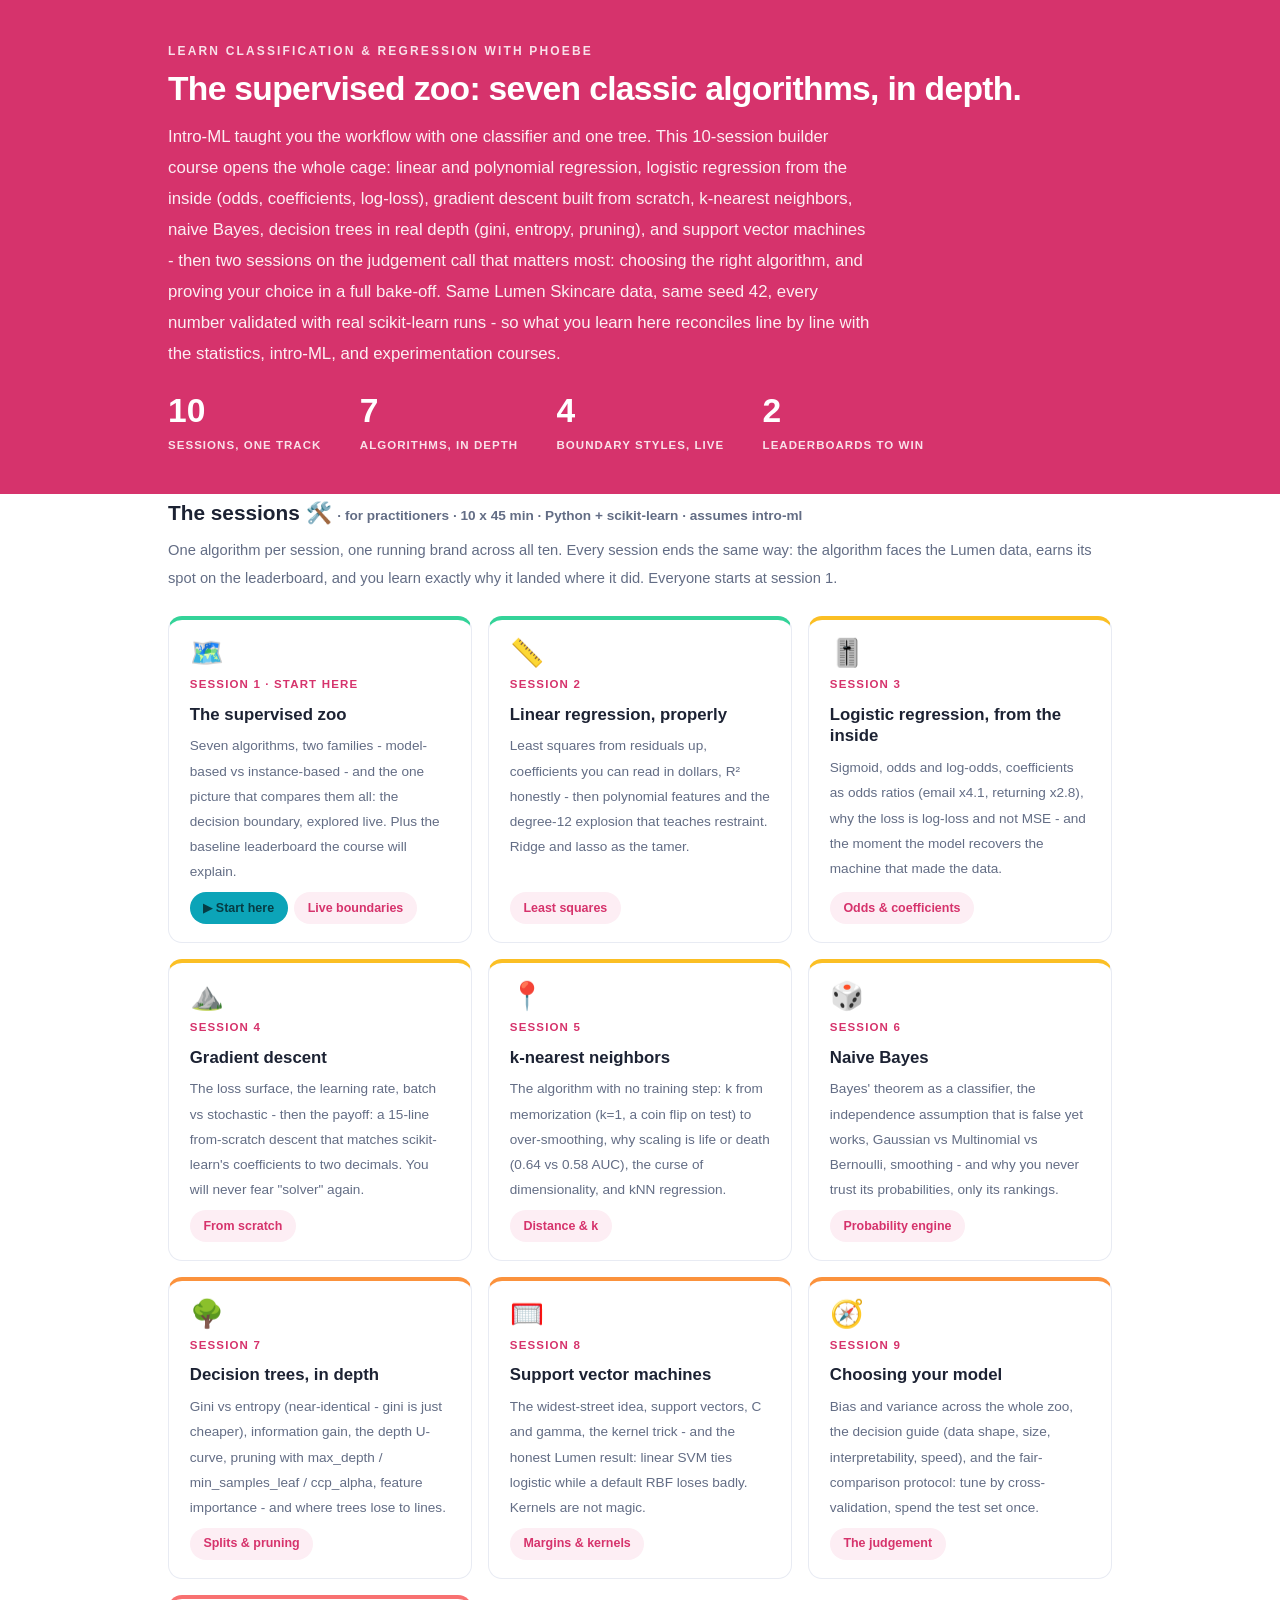
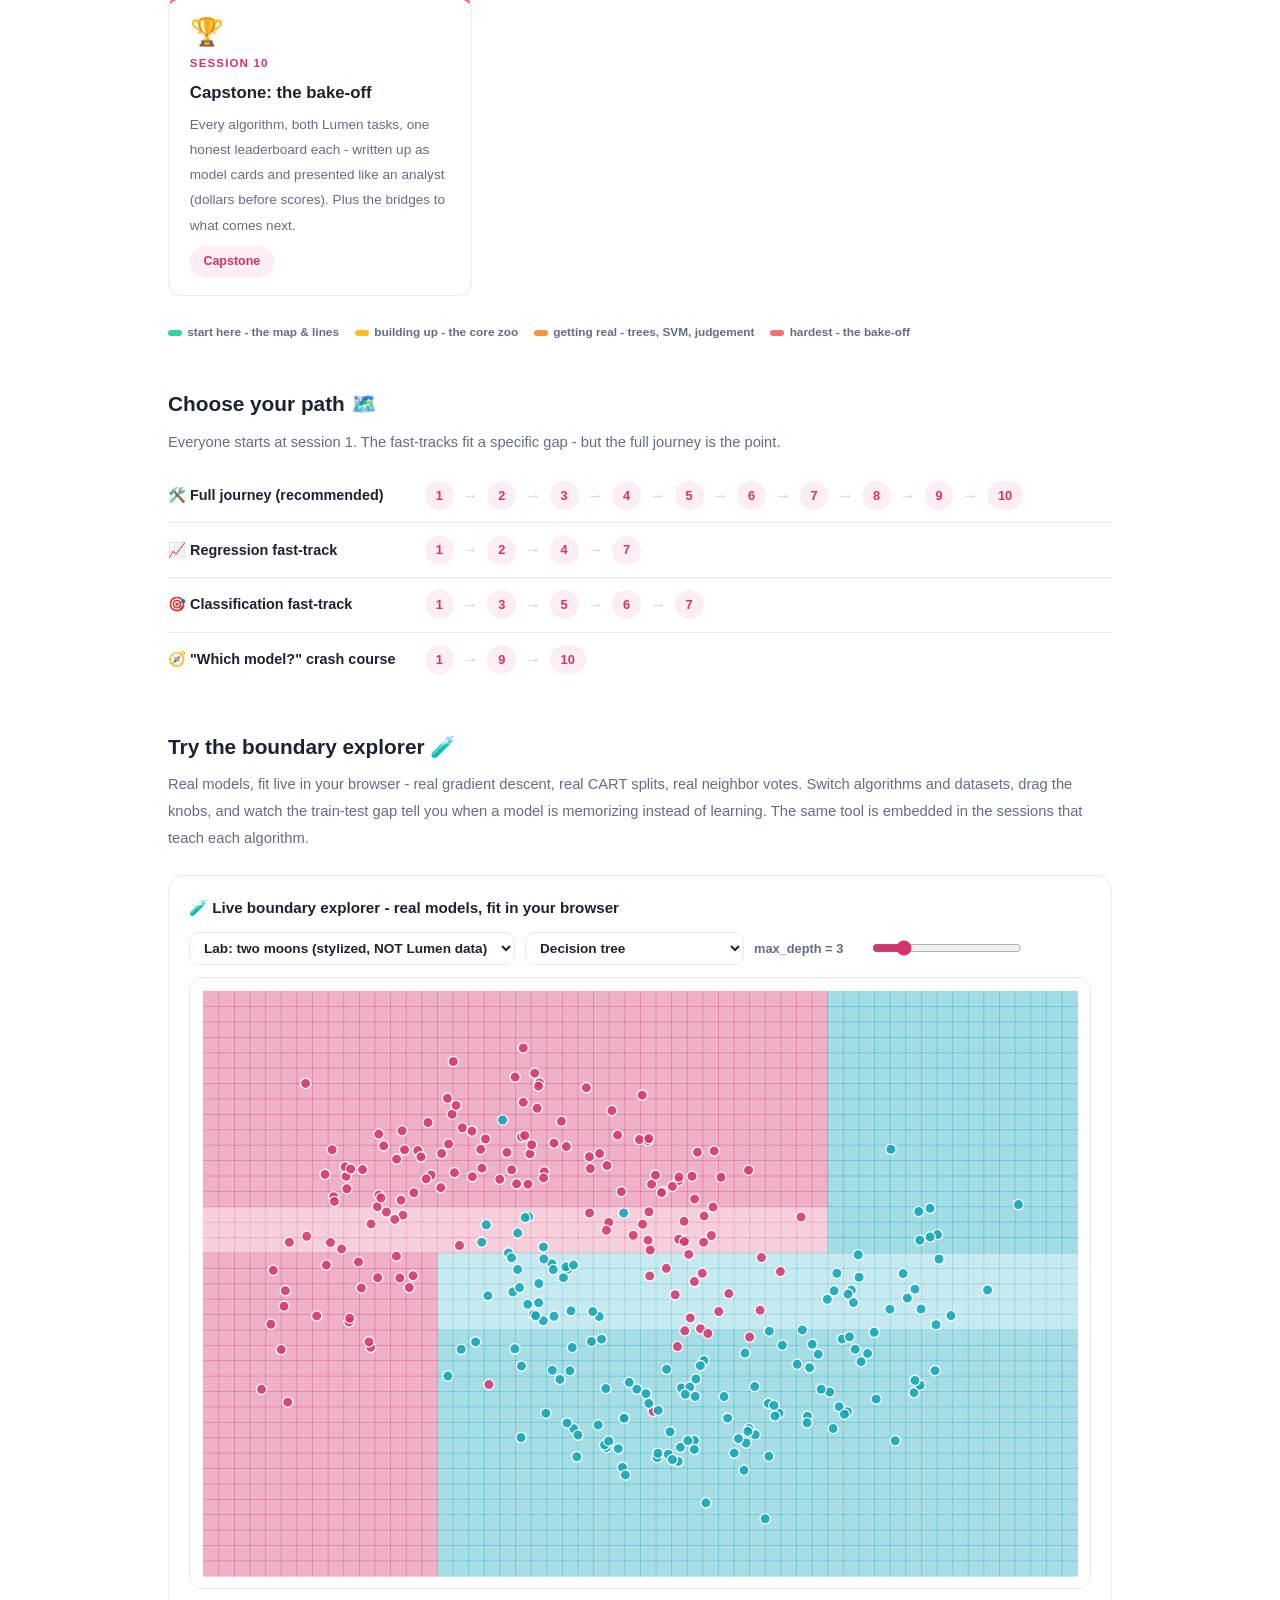
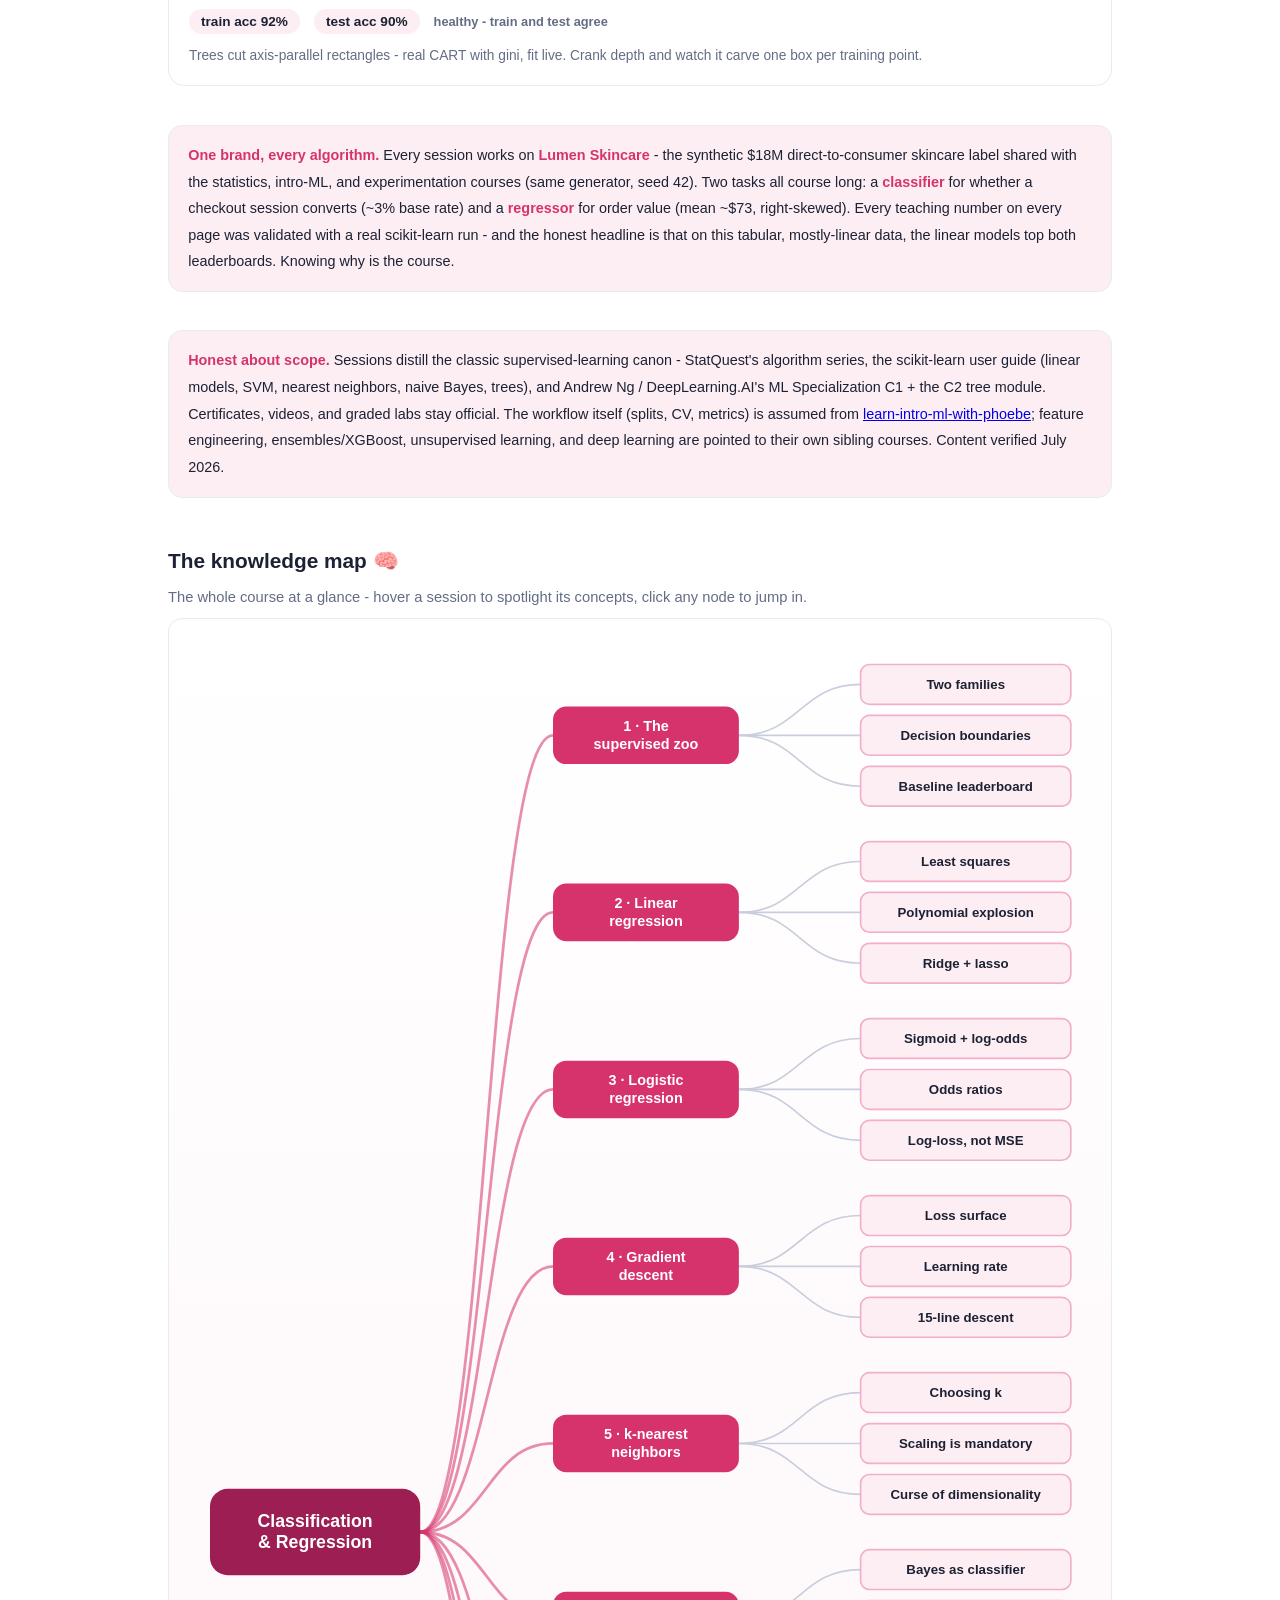
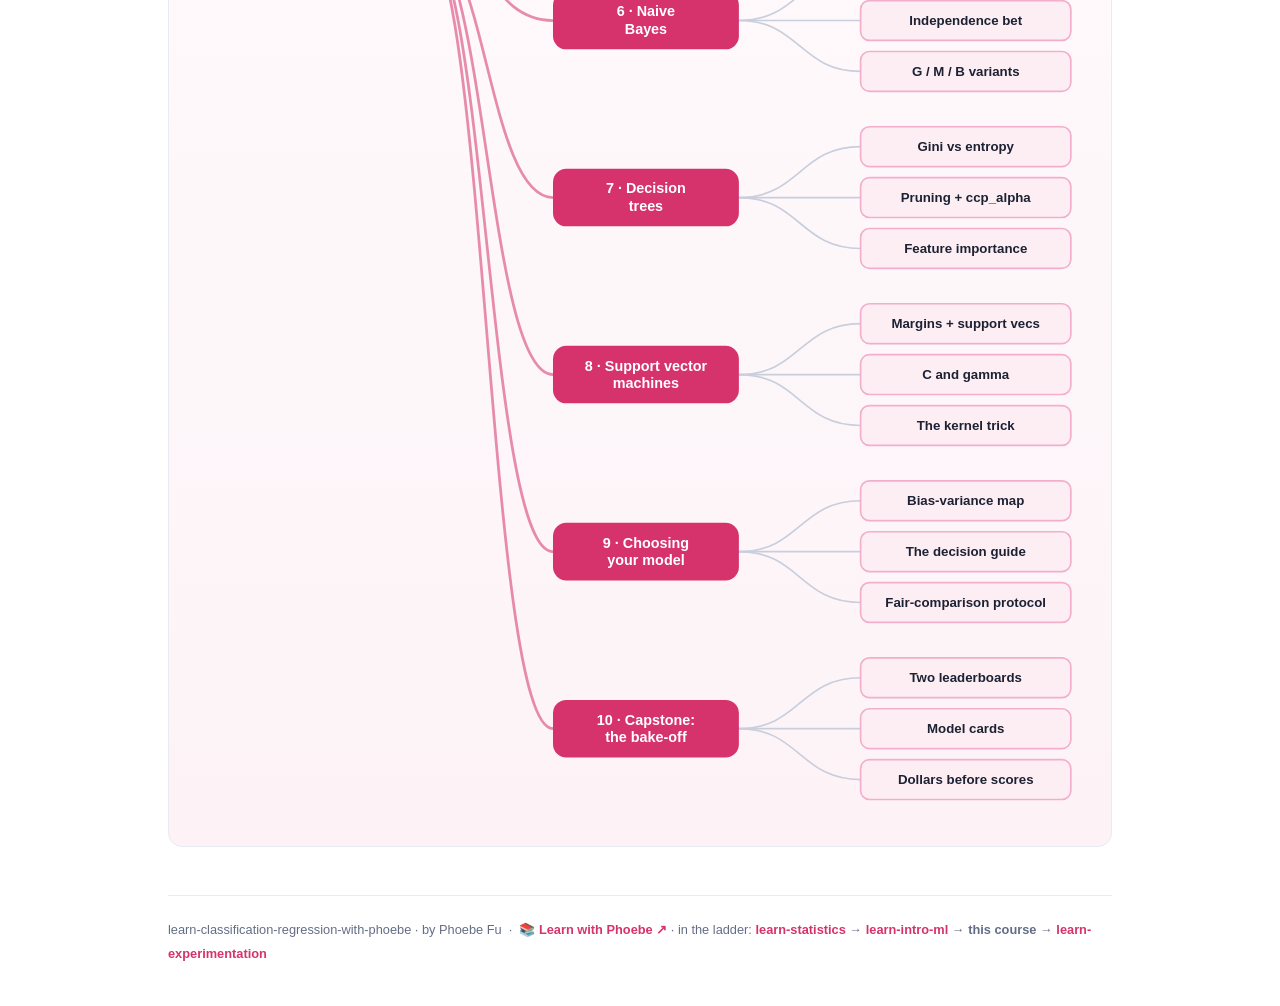
==== index.html @ f1f85af3 "Fix diagram clipping and make every page readable on a narrow screen Diagrams: measured geometry def" ====
<!DOCTYPE html>
<html lang="en">
<head>
<meta charset="UTF-8">
<meta name="viewport" content="width=device-width, initial-scale=1.0">
<title>learn classification and regression with phoebe - the supervised algorithm zoo</title>
<link rel="stylesheet" href="assets/style.css?v=5">
<style>
  .stats-row { display: flex; gap: 2.4rem; margin-top: 1.5rem; flex-wrap: wrap; }
  .stat b { display: block; font-size: 2.1rem; font-weight: 800; line-height: 1.05; font-variant-numeric: tabular-nums; }
  .stat span { font-size: .72rem; opacity: .85; text-transform: uppercase; letter-spacing: .09em; font-weight: 600; }

  .course-grid { display: grid; grid-template-columns: repeat(auto-fit, minmax(17rem, 1fr)); gap: 1rem; margin-top: 1.5rem; }
  .course-card {
    border: 1px solid var(--hairline);
    border-top: 4px solid var(--diff, var(--indigo));
    border-radius: var(--radius);
    padding: 1.2rem 1.3rem 1.1rem;
    display: flex;
    flex-direction: column;
    gap: .5rem;
    text-decoration: none;
    color: var(--ink);
    background: #fff;
    transition: box-shadow .15s ease, border-color .15s ease, transform .15s ease;
    position: relative;
  }
  .course-card:hover { border-color: var(--indigo-soft); border-top-color: var(--diff, var(--indigo)); box-shadow: 0 8px 28px rgba(214,51,108,.16); transform: translateY(-3px); }
  .course-card .cicon { font-size: 1.7rem; line-height: 1; }
  .course-card .cnum { font-size: .72rem; font-weight: 700; color: var(--indigo); text-transform: uppercase; letter-spacing: .1em; }
  .course-card h3 { font-size: 1.05rem; font-weight: 800; line-height: 1.3; }
  .course-card p { font-size: .85rem; color: var(--muted); flex: 1; }
  .course-card .meta { display: flex; gap: .4rem; flex-wrap: wrap; }

  .diff-legend { display: flex; gap: 1rem; margin-top: 1.6rem; font-size: .74rem; color: var(--muted); font-weight: 600; flex-wrap: wrap; }
  .diff-legend i { display: inline-block; width: .85rem; height: .35rem; border-radius: 999px; margin-right: .35rem; vertical-align: middle; }

  .paths { margin-top: 2.6rem; }
  .paths h2 { font-size: 1.3rem; font-weight: 800; margin-bottom: .3rem; }
  .paths .plede { color: var(--muted); font-size: .92rem; margin-bottom: .8rem; }
  .path { display: flex; gap: .55rem; align-items: center; padding: .75rem 0; border-bottom: .5px solid var(--hairline); flex-wrap: wrap; }
  .path:last-child { border-bottom: none; }
  .path b { min-width: 15.5rem; font-size: .9rem; }
  .path .pstep { background: var(--indigo-50); color: var(--indigo); border-radius: 999px; padding: .16rem .68rem; font-weight: 700; font-size: .8rem; text-decoration: none; transition: all .12s ease; }
  .path .pstep:hover { background: var(--indigo); color: #fff; }
  .path .parr { color: var(--faint); font-weight: 700; }

  .play-section { margin-top: 2.6rem; }
  .play-section h2 { font-size: 1.3rem; font-weight: 800; margin-bottom: .3rem; }
  .play-section .plede { color: var(--muted); font-size: .92rem; margin-bottom: .4rem; }

  .mm-section { margin-top: 1.6rem; }
  .mm-section h2 { font-size: 1.3rem; font-weight: 800; margin-bottom: .2rem; }
  .mm-section .mm-lede { color: var(--muted); font-size: .92rem; margin-bottom: .4rem; }
  .mm-wrap { border: 1px solid var(--hairline); border-radius: var(--radius); background: linear-gradient(180deg,#fff, #FDF3F7); padding: .6rem; overflow-x: auto; }
  .mm-svg { width: 100%; height: auto; display: block; max-width: 60rem; margin: 0 auto; min-width: 34rem; }
  .mm-link { cursor: pointer; text-decoration: none; }
  .mm-node rect { transition: opacity .15s ease, filter .15s ease; }
  .mm-node text { pointer-events: none; }
  .mm-link:hover .mm-node rect { filter: brightness(1.06); }
  .mm-edge { transition: opacity .15s ease; }

  .noteband { margin-top: 2.4rem; background: var(--indigo-50); border: 1px solid var(--hairline); border-radius: var(--radius); padding: 1rem 1.2rem; font-size: .9rem; color: var(--ink); }
  .noteband b { color: var(--indigo); }
</style>
</head>
<body>

<header class="masthead">
  <div class="wrap">
    <div class="eyebrow">Learn Classification &amp; Regression with Phoebe</div>
    <h1>The supervised zoo: <span class="accent">seven classic algorithms, in depth</span>.</h1>
    <p class="sub">Intro-ML taught you the workflow with one classifier and one tree. This 10-session builder course opens the whole cage: linear and polynomial regression, logistic regression from the inside (odds, coefficients, log-loss), gradient descent built from scratch, k-nearest neighbors, naive Bayes, decision trees in real depth (gini, entropy, pruning), and support vector machines - then two sessions on the judgement call that matters most: choosing the right algorithm, and proving your choice in a full bake-off. Same Lumen Skincare data, same seed 42, every number validated with real scikit-learn runs - so what you learn here reconciles line by line with the statistics, intro-ML, and experimentation courses.</p>
    <div class="stats-row">
      <div class="stat"><b data-count="10">10</b><span>sessions, one track</span></div>
      <div class="stat"><b data-count="7">7</b><span>algorithms, in depth</span></div>
      <div class="stat"><b data-count="4">4</b><span>boundary styles, live</span></div>
      <div class="stat"><b data-count="2">2</b><span>leaderboards to win</span></div>
    </div>
  </div>
</header>

<main class="wrap">

  <section class="section">
    <div class="paths" style="margin-top:0">
      <h2>The sessions 🛠️ <span style="font-size:.85rem;font-weight:600;color:var(--muted)">· for practitioners · 10 x 45 min · Python + scikit-learn · assumes intro-ml</span></h2>
      <p class="plede">One algorithm per session, one running brand across all ten. Every session ends the same way: the algorithm faces the Lumen data, earns its spot on the leaderboard, and you learn exactly why it landed where it did. Everyone starts at session 1.</p>
    </div>
    <div class="course-grid">
      <a class="course-card" href="courses/c1-the-supervised-zoo.html" style="--diff:#34D399">
        <span class="cicon">🗺️</span>
        <span class="cnum">Session 1 · start here</span>
        <h3>The supervised zoo</h3>
        <p>Seven algorithms, two families - model-based vs instance-based - and the one picture that compares them all: the decision boundary, explored live. Plus the baseline leaderboard the course will explain.</p>
        <span class="meta"><span class="pill amber">▶ Start here</span><span class="pill light">Live boundaries</span></span>
      </a>
      <a class="course-card" href="courses/c2-linear-regression.html" style="--diff:#34D399">
        <span class="cicon">📏</span>
        <span class="cnum">Session 2</span>
        <h3>Linear regression, properly</h3>
        <p>Least squares from residuals up, coefficients you can read in dollars, R² honestly - then polynomial features and the degree-12 explosion that teaches restraint. Ridge and lasso as the tamer.</p>
        <span class="meta"><span class="pill light">Least squares</span></span>
      </a>
      <a class="course-card" href="courses/c3-logistic-regression.html" style="--diff:#FBBF24">
        <span class="cicon">🎚️</span>
        <span class="cnum">Session 3</span>
        <h3>Logistic regression, from the inside</h3>
        <p>Sigmoid, odds and log-odds, coefficients as odds ratios (email x4.1, returning x2.8), why the loss is log-loss and not MSE - and the moment the model recovers the machine that made the data.</p>
        <span class="meta"><span class="pill light">Odds &amp; coefficients</span></span>
      </a>
      <a class="course-card" href="courses/c4-gradient-descent.html" style="--diff:#FBBF24">
        <span class="cicon">⛰️</span>
        <span class="cnum">Session 4</span>
        <h3>Gradient descent</h3>
        <p>The loss surface, the learning rate, batch vs stochastic - then the payoff: a 15-line from-scratch descent that matches scikit-learn's coefficients to two decimals. You will never fear "solver" again.</p>
        <span class="meta"><span class="pill light">From scratch</span></span>
      </a>
      <a class="course-card" href="courses/c5-k-nearest-neighbors.html" style="--diff:#FBBF24">
        <span class="cicon">📍</span>
        <span class="cnum">Session 5</span>
        <h3>k-nearest neighbors</h3>
        <p>The algorithm with no training step: k from memorization (k=1, a coin flip on test) to over-smoothing, why scaling is life or death (0.64 vs 0.58 AUC), the curse of dimensionality, and kNN regression.</p>
        <span class="meta"><span class="pill light">Distance &amp; k</span></span>
      </a>
      <a class="course-card" href="courses/c6-naive-bayes.html" style="--diff:#FBBF24">
        <span class="cicon">🎲</span>
        <span class="cnum">Session 6</span>
        <h3>Naive Bayes</h3>
        <p>Bayes' theorem as a classifier, the independence assumption that is false yet works, Gaussian vs Multinomial vs Bernoulli, smoothing - and why you never trust its probabilities, only its rankings.</p>
        <span class="meta"><span class="pill light">Probability engine</span></span>
      </a>
      <a class="course-card" href="courses/c7-decision-trees.html" style="--diff:#FB923C">
        <span class="cicon">🌳</span>
        <span class="cnum">Session 7</span>
        <h3>Decision trees, in depth</h3>
        <p>Gini vs entropy (near-identical - gini is just cheaper), information gain, the depth U-curve, pruning with max_depth / min_samples_leaf / ccp_alpha, feature importance - and where trees lose to lines.</p>
        <span class="meta"><span class="pill light">Splits &amp; pruning</span></span>
      </a>
      <a class="course-card" href="courses/c8-support-vector-machines.html" style="--diff:#FB923C">
        <span class="cicon">🥅</span>
        <span class="cnum">Session 8</span>
        <h3>Support vector machines</h3>
        <p>The widest-street idea, support vectors, C and gamma, the kernel trick - and the honest Lumen result: linear SVM ties logistic while a default RBF loses badly. Kernels are not magic.</p>
        <span class="meta"><span class="pill light">Margins &amp; kernels</span></span>
      </a>
      <a class="course-card" href="courses/c9-choosing-your-model.html" style="--diff:#FB923C">
        <span class="cicon">🧭</span>
        <span class="cnum">Session 9</span>
        <h3>Choosing your model</h3>
        <p>Bias and variance across the whole zoo, the decision guide (data shape, size, interpretability, speed), and the fair-comparison protocol: tune by cross-validation, spend the test set once.</p>
        <span class="meta"><span class="pill light">The judgement</span></span>
      </a>
      <a class="course-card" href="courses/c10-capstone-the-bake-off.html" style="--diff:#F87171">
        <span class="cicon">🏆</span>
        <span class="cnum">Session 10</span>
        <h3>Capstone: the bake-off</h3>
        <p>Every algorithm, both Lumen tasks, one honest leaderboard each - written up as model cards and presented like an analyst (dollars before scores). Plus the bridges to what comes next.</p>
        <span class="meta"><span class="pill light">Capstone</span></span>
      </a>
    </div>
    <div class="diff-legend">
      <span><i style="background:#34D399"></i>start here - the map &amp; lines</span>
      <span><i style="background:#FBBF24"></i>building up - the core zoo</span>
      <span><i style="background:#FB923C"></i>getting real - trees, SVM, judgement</span>
      <span><i style="background:#F87171"></i>hardest - the bake-off</span>
    </div>

    <div class="paths">
      <h2>Choose your path 🗺️</h2>
      <p class="plede">Everyone starts at session 1. The fast-tracks fit a specific gap - but the full journey is the point.</p>
      <div class="path"><b>🛠️ Full journey (recommended)</b>
        <a class="pstep" href="courses/c1-the-supervised-zoo.html">1</a><span class="parr">→</span>
        <a class="pstep" href="courses/c2-linear-regression.html">2</a><span class="parr">→</span>
        <a class="pstep" href="courses/c3-logistic-regression.html">3</a><span class="parr">→</span>
        <a class="pstep" href="courses/c4-gradient-descent.html">4</a><span class="parr">→</span>
        <a class="pstep" href="courses/c5-k-nearest-neighbors.html">5</a><span class="parr">→</span>
        <a class="pstep" href="courses/c6-naive-bayes.html">6</a><span class="parr">→</span>
        <a class="pstep" href="courses/c7-decision-trees.html">7</a><span class="parr">→</span>
        <a class="pstep" href="courses/c8-support-vector-machines.html">8</a><span class="parr">→</span>
        <a class="pstep" href="courses/c9-choosing-your-model.html">9</a><span class="parr">→</span>
        <a class="pstep" href="courses/c10-capstone-the-bake-off.html">10</a>
      </div>
      <div class="path"><b>📈 Regression fast-track</b>
        <a class="pstep" href="courses/c1-the-supervised-zoo.html">1</a><span class="parr">→</span>
        <a class="pstep" href="courses/c2-linear-regression.html">2</a><span class="parr">→</span>
        <a class="pstep" href="courses/c4-gradient-descent.html">4</a><span class="parr">→</span>
        <a class="pstep" href="courses/c7-decision-trees.html">7</a>
      </div>
      <div class="path"><b>🎯 Classification fast-track</b>
        <a class="pstep" href="courses/c1-the-supervised-zoo.html">1</a><span class="parr">→</span>
        <a class="pstep" href="courses/c3-logistic-regression.html">3</a><span class="parr">→</span>
        <a class="pstep" href="courses/c5-k-nearest-neighbors.html">5</a><span class="parr">→</span>
        <a class="pstep" href="courses/c6-naive-bayes.html">6</a><span class="parr">→</span>
        <a class="pstep" href="courses/c7-decision-trees.html">7</a>
      </div>
      <div class="path"><b>🧭 "Which model?" crash course</b>
        <a class="pstep" href="courses/c1-the-supervised-zoo.html">1</a><span class="parr">→</span>
        <a class="pstep" href="courses/c9-choosing-your-model.html">9</a><span class="parr">→</span>
        <a class="pstep" href="courses/c10-capstone-the-bake-off.html">10</a>
      </div>
    </div>

    <section class="play-section">
      <h2>Try the boundary explorer 🧪</h2>
      <p class="plede">Real models, fit live in your browser - real gradient descent, real CART splits, real neighbor votes. Switch algorithms and datasets, drag the knobs, and watch the train-test gap tell you when a model is memorizing instead of learning. The same tool is embedded in the sessions that teach each algorithm.</p>
      <div class="algo-live" data-tool="boundary" data-data="lab" data-algo="tree"></div>
    </section>

    <div class="noteband">
      <b>One brand, every algorithm.</b> Every session works on <b>Lumen Skincare</b> - the synthetic $18M direct-to-consumer skincare label shared with the statistics, intro-ML, and experimentation courses (same generator, seed 42). Two tasks all course long: a <b>classifier</b> for whether a checkout session converts (~3% base rate) and a <b>regressor</b> for order value (mean ~$73, right-skewed). Every teaching number on every page was validated with a real scikit-learn run - and the honest headline is that on this tabular, mostly-linear data, the linear models top both leaderboards. Knowing why is the course.
    </div>

    <div class="noteband">
      <b>Honest about scope.</b> Sessions distill the classic supervised-learning canon - StatQuest's algorithm series, the scikit-learn user guide (linear models, SVM, nearest neighbors, naive Bayes, trees), and Andrew Ng / DeepLearning.AI's ML Specialization C1 + the C2 tree module. Certificates, videos, and graded labs stay official. The workflow itself (splits, CV, metrics) is assumed from <a href="https://phoebefu6.github.io/learn-intro-ml-with-phoebe/">learn-intro-ml-with-phoebe</a>; feature engineering, ensembles/XGBoost, unsupervised learning, and deep learning are pointed to their own sibling courses. Content verified July 2026.
    </div>
  </section>

  <section class="section mm-section">
    <h2>The knowledge map 🧠</h2>
    <p class="mm-lede">The whole course at a glance - hover a session to spotlight its concepts, click any node to jump in.</p>
    <div class="mm-wrap"><div id="mindmap"></div></div>
  </section>

  <footer class="pagefoot">
    <span>learn-classification-regression-with-phoebe · by Phoebe Fu &nbsp;·&nbsp; 📚 <a href="https://phoebefu6.github.io/learn-with-phoebe/">Learn with Phoebe ↗</a> · in the ladder: <a href="https://phoebefu6.github.io/learn-statistics-with-phoebe/">learn-statistics</a> → <a href="https://phoebefu6.github.io/learn-intro-ml-with-phoebe/">learn-intro-ml</a> → <b>this course</b> → <a href="https://phoebefu6.github.io/learn-experimentation-with-phoebe/">learn-experimentation</a></span>
  </footer>
</main>

<script>
window.MINDMAP_DATA = {
  title: "Classification\n& Regression",
  centerColor: "#9C1E52",
  sessions: [
    { label: "The\nsupervised zoo", href: "courses/c1-the-supervised-zoo.html", color: "#34D399",
      concepts: [
        { label: "Two families", href: "courses/c1-the-supervised-zoo.html" },
        { label: "Decision boundaries", href: "courses/c1-the-supervised-zoo.html" },
        { label: "Baseline leaderboard", href: "courses/c1-the-supervised-zoo.html" } ] },
    { label: "Linear\nregression", href: "courses/c2-linear-regression.html", color: "#34D399",
      concepts: [
        { label: "Least squares", href: "courses/c2-linear-regression.html" },
        { label: "Polynomial explosion", href: "courses/c2-linear-regression.html" },
        { label: "Ridge + lasso", href: "courses/c2-linear-regression.html" } ] },
    { label: "Logistic\nregression", href: "courses/c3-logistic-regression.html", color: "#FBBF24",
      concepts: [
        { label: "Sigmoid + log-odds", href: "courses/c3-logistic-regression.html" },
        { label: "Odds ratios", href: "courses/c3-logistic-regression.html" },
        { label: "Log-loss, not MSE", href: "courses/c3-logistic-regression.html" } ] },
    { label: "Gradient\ndescent", href: "courses/c4-gradient-descent.html", color: "#FBBF24",
      concepts: [
        { label: "Loss surface", href: "courses/c4-gradient-descent.html" },
        { label: "Learning rate", href: "courses/c4-gradient-descent.html" },
        { label: "15-line descent", href: "courses/c4-gradient-descent.html" } ] },
    { label: "k-nearest\nneighbors", href: "courses/c5-k-nearest-neighbors.html", color: "#FBBF24",
      concepts: [
        { label: "Choosing k", href: "courses/c5-k-nearest-neighbors.html" },
        { label: "Scaling is mandatory", href: "courses/c5-k-nearest-neighbors.html" },
        { label: "Curse of dimensionality", href: "courses/c5-k-nearest-neighbors.html" } ] },
    { label: "Naive\nBayes", href: "courses/c6-naive-bayes.html", color: "#FBBF24",
      concepts: [
        { label: "Bayes as classifier", href: "courses/c6-naive-bayes.html" },
        { label: "Independence bet", href: "courses/c6-naive-bayes.html" },
        { label: "G / M / B variants", href: "courses/c6-naive-bayes.html" } ] },
    { label: "Decision\ntrees", href: "courses/c7-decision-trees.html", color: "#FB923C",
      concepts: [
        { label: "Gini vs entropy", href: "courses/c7-decision-trees.html" },
        { label: "Pruning + ccp_alpha", href: "courses/c7-decision-trees.html" },
        { label: "Feature importance", href: "courses/c7-decision-trees.html" } ] },
    { label: "Support vector\nmachines", href: "courses/c8-support-vector-machines.html", color: "#FB923C",
      concepts: [
        { label: "Margins + support vecs", href: "courses/c8-support-vector-machines.html" },
        { label: "C and gamma", href: "courses/c8-support-vector-machines.html" },
        { label: "The kernel trick", href: "courses/c8-support-vector-machines.html" } ] },
    { label: "Choosing\nyour model", href: "courses/c9-choosing-your-model.html", color: "#FB923C",
      concepts: [
        { label: "Bias-variance map", href: "courses/c9-choosing-your-model.html" },
        { label: "The decision guide", href: "courses/c9-choosing-your-model.html" },
        { label: "Fair-comparison protocol", href: "courses/c9-choosing-your-model.html" } ] },
    { label: "Capstone:\nthe bake-off", href: "courses/c10-capstone-the-bake-off.html", color: "#F87171",
      concepts: [
        { label: "Two leaderboards", href: "courses/c10-capstone-the-bake-off.html" },
        { label: "Model cards", href: "courses/c10-capstone-the-bake-off.html" },
        { label: "Dollars before scores", href: "courses/c10-capstone-the-bake-off.html" } ] }
  ]
};
</script>
<script src="assets/algo-live.js?v=5"></script>
<script src="assets/mindmap.js?v=5"></script>
<script src="assets/app.js?v=5"></script>
</body>
</html>
---- assets/style.css ----
/* learn-intro-ml-with-phoebe - editorial bold design system
   Primary: scikit-learn blue #D6336C · Ink: #1C2233 · Accent: sklearn orange #0CA4B8 */

:root {
  --indigo: #D6336C;
  --indigo-deep: #9C1E52;
  --indigo-mid: #E45C8D;
  --indigo-soft: #F2AECB;
  --indigo-50: #FDEEF4;
  --ink: #1C2233;
  --muted: #636D85;
  --faint: #C9CEDD;
  --hairline: #E8EBF3;
  --amber: #0CA4B8;
  --amber-ink: #063C44;
  --amber-50: #E5F6F8;
  --paper: #FFFFFF;
  --code-bg: #10182B;
  --code-ink: #E1E7F5;
  --radius: 14px;
}

* { margin: 0; padding: 0; box-sizing: border-box; }

html { font-size: 16px; scroll-behavior: smooth; }
html.zoom-125 { font-size: 20px; }
html.zoom-150 { font-size: 24px; }

body {
  font-family: "Inter", -apple-system, BlinkMacSystemFont, "Segoe UI", Roboto, sans-serif;
  background: var(--paper);
  color: var(--ink);
  line-height: 1.85;
  font-feature-settings: "tnum";
}

.wrap { max-width: 62rem; margin: 0 auto; padding: 0 1.5rem; }

/* ---------- header band ---------- */
.masthead {
  background: var(--indigo);
  color: #fff;
  padding: 2.5rem 0 2.25rem;
}
.masthead .eyebrow {
  font-size: .75rem;
  letter-spacing: .18em;
  text-transform: uppercase;
  opacity: .85;
  font-weight: 600;
}
.masthead h1 {
  font-size: 2.1rem;
  line-height: 1.15;
  font-weight: 800;
  margin: .5rem 0 .75rem;
  letter-spacing: -.02em;
}
.masthead h1 .accent { color: inherit; }
.masthead .sub { font-size: 1.05rem; opacity: .92; max-width: 44rem; }

.chip-row { display: flex; flex-wrap: wrap; gap: .5rem; margin-top: 1.1rem; }
.chip {
  display: inline-flex;
  align-items: center;
  gap: .35rem;
  border-radius: 999px;
  padding: .25rem .8rem;
  font-size: .78rem;
  font-weight: 600;
  white-space: nowrap;
}
.chip.level { background: #fff; color: var(--indigo); }
.chip.audience { background: rgba(255,255,255,.16); color: #fff; border: 1px solid rgba(255,255,255,.35); }
.chip.time { background: var(--ink); color: #fff; font-variant-numeric: tabular-nums; }

/* ---------- agenda bar ---------- */
.agenda {
  display: flex;
  border-radius: 999px;
  overflow: hidden;
  margin: 1.4rem 0 0;
  font-size: .72rem;
  font-weight: 600;
  text-align: center;
  color: #fff;
}
.agenda span { padding: .45rem .3rem; white-space: nowrap; overflow: hidden; text-overflow: ellipsis; }
.agenda .a1 { background: var(--indigo-deep); }
.agenda .a2 { background: var(--indigo-mid); }
.agenda .a3 { background: var(--amber); color: var(--amber-ink); }
.agenda .a4 { background: var(--indigo-soft); }

/* ---------- toolbar ---------- */
.toolbar {
  position: sticky;
  top: 0;
  z-index: 40;
  background: rgba(255,255,255,.94);
  backdrop-filter: blur(6px);
  border-bottom: 1px solid var(--hairline);
  padding: .55rem 0;
}
.toolbar .wrap { display: flex; align-items: center; gap: .6rem; }
.toolbar .crumb { font-size: .8rem; color: var(--muted); font-weight: 600; margin-right: auto; }
.toolbar .crumb a { color: var(--indigo); text-decoration: none; }
.btn {
  border: 1px solid var(--hairline);
  background: #fff;
  color: var(--ink);
  border-radius: 999px;
  padding: .35rem .9rem;
  font-size: .78rem;
  font-weight: 600;
  cursor: pointer;
  font-family: inherit;
  transition: all .15s ease;
}
.btn:hover { border-color: var(--indigo); color: var(--indigo); }
.btn.primary { background: var(--indigo); border-color: var(--indigo); color: #fff; }
.btn.primary:hover { background: var(--indigo-deep); }

/* ---------- sections ---------- */
main { padding: 2.5rem 0 4rem; }

.section { margin-bottom: 2.8rem; }
.section-kicker { margin-bottom: 1rem; }
.section-kicker .klabel {
  display: block;
  font-size: .72rem;
  text-transform: uppercase;
  letter-spacing: .1em;
  color: var(--indigo);
  font-weight: 700;
  margin-bottom: .35rem;
}
.section-kicker h2 {
  font-size: 1.45rem;
  font-weight: 800;
  letter-spacing: -.01em;
  display: flex;
  align-items: center;
  gap: .7rem;
  flex-wrap: wrap;
}
.section-kicker .tag {
  border-radius: 999px;
  padding: .18rem .7rem;
  font-size: .7rem;
  font-weight: 700;
  text-transform: uppercase;
  letter-spacing: .08em;
}
.tag.concept { background: var(--indigo-50); color: var(--indigo); }
.tag.demo { background: var(--amber-50); color: var(--amber-ink); }
.tag.exercise { background: var(--ink); color: #fff; }

.lede { color: var(--muted); max-width: 46rem; margin-bottom: 1.4rem; line-height: 1.8; }

/* live vs self-study markers on cards */
.mode {
  font-size: .64rem;
  font-weight: 700;
  text-transform: uppercase;
  letter-spacing: .07em;
  padding: .14rem .6rem;
  border-radius: 999px;
  flex: none;
}
.mode.live { background: var(--indigo); color: #fff; }
.mode.self { background: #fff; color: var(--muted); border: 1px solid var(--hairline); }

/* ---------- accordions ---------- */
details.card {
  border: 1px solid var(--hairline);
  border-radius: var(--radius);
  margin-bottom: .8rem;
  overflow: hidden;
  background: #fff;
}
details.card[open] { border-color: var(--indigo-soft); box-shadow: 0 8px 28px rgba(214,51,108,.08); }
details.card summary {
  list-style: none;
  cursor: pointer;
  padding: 1rem 1.25rem;
  display: flex;
  align-items: center;
  gap: .75rem;
  font-weight: 700;
  font-size: 1.02rem;
  user-select: none;
}
details.card summary::-webkit-details-marker { display: none; }
details.card summary .dot {
  width: .6rem; height: .6rem;
  border-radius: 999px;
  background: var(--indigo);
  flex: none;
}
details.card summary .mini { margin-left: auto; font-size: .72rem; color: var(--muted); font-weight: 600; white-space: nowrap; }
details.card summary .caret { transition: transform .2s ease; color: var(--indigo); font-size: .8rem; }
details.card[open] summary .caret { transform: rotate(90deg); }
details.card .body { padding: 0 1.25rem 1.4rem; border-top: 1px solid var(--hairline); padding-top: 1.15rem; }
details.card .body p { margin-bottom: 1.05rem; max-width: 48rem; }
details.card .body p:last-child { margin-bottom: 0; }
details.card .body ul, details.card .body ol { margin: 0 0 1.1rem 1.2rem; max-width: 47rem; }
details.card .body li { margin-bottom: .65rem; }
details.card .body h4 { font-size: .95rem; font-weight: 700; margin: 1.1rem 0 .45rem; }
details.card .body h4:first-child { margin-top: 0; }

/* ---------- pills & legends ---------- */
.legend { display: flex; flex-wrap: wrap; gap: .5rem; margin: 0 0 1.2rem; }
.pill {
  display: inline-flex;
  align-items: center;
  gap: .4rem;
  border-radius: 999px;
  padding: .28rem .85rem;
  font-size: .78rem;
  font-weight: 600;
}
.pill.solid { background: var(--indigo); color: #fff; }
.pill.light { background: var(--indigo-50); color: var(--indigo); }
.pill.inkpill { background: var(--ink); color: #fff; }
.pill.amber, .pill.peach { background: var(--amber); color: var(--amber-ink); }
.pill.bare { color: var(--faint); }

/* ---------- 4D grid ---------- */
.grid-2 { display: grid; grid-template-columns: repeat(auto-fit, minmax(15rem, 1fr)); gap: .8rem; margin: .5rem 0 1rem; }
.d-card {
  border: 1px solid var(--hairline);
  border-left: 4px solid var(--indigo);
  border-radius: 10px;
  padding: 1rem 1.1rem;
}
.d-card h4 { font-size: .95rem; margin-bottom: .3rem; }
.d-card h4 .lead-letter { color: var(--indigo); }
.d-card p { font-size: .86rem; color: var(--muted); margin: 0; }

/* ---------- tables ---------- */
table.clean { width: 100%; border-collapse: collapse; font-size: .9rem; margin: .4rem 0 1rem; }
table.clean th {
  text-align: left;
  font-size: .72rem;
  text-transform: uppercase;
  letter-spacing: .08em;
  color: var(--muted);
  padding: .5rem .6rem;
  border-bottom: 2px solid var(--ink);
}
table.clean td { padding: .7rem .6rem; border-bottom: .5px solid var(--hairline); vertical-align: top; line-height: 1.7; }
table.clean td:first-child { font-weight: 600; }

/* ---------- prompt boxes ---------- */
.prompt-box {
  position: relative;
  background: var(--code-bg);
  color: var(--code-ink);
  border-radius: var(--radius);
  padding: 1.1rem 1.2rem;
  margin: 1rem 0 1.2rem;
  font-family: "SF Mono", ui-monospace, Menlo, Consolas, monospace;
  font-size: .84rem;
  line-height: 1.65;
  white-space: pre-wrap;
  word-break: break-word;
}
.prompt-box .label {
  position: absolute;
  top: -0.7rem;
  left: 1rem;
  background: var(--indigo);
  color: #fff;
  font-family: "Inter", -apple-system, sans-serif;
  font-size: .68rem;
  font-weight: 700;
  letter-spacing: .06em;
  text-transform: uppercase;
  border-radius: 999px;
  padding: .15rem .7rem;
}
.prompt-box.bad .label { background: var(--faint); color: var(--ink); }
.prompt-box.good .label { background: var(--amber); color: var(--amber-ink); }
.copy-btn {
  position: absolute;
  top: .7rem;
  right: .7rem;
  background: rgba(255,255,255,.1);
  border: 1px solid rgba(255,255,255,.25);
  color: #fff;
  border-radius: 999px;
  padding: .25rem .8rem;
  font-size: .72rem;
  font-weight: 600;
  cursor: pointer;
  font-family: "Inter", -apple-system, sans-serif;
  transition: background .15s ease;
}
.copy-btn:hover { background: rgba(255,255,255,.22); }
.copy-btn.copied { background: var(--amber); border-color: var(--amber); color: var(--amber-ink); }

/* ---------- demo steps ---------- */
.steps { counter-reset: step; margin: .6rem 0 1rem; }
.step {
  display: flex;
  gap: .9rem;
  padding: .85rem 0;
  border-bottom: .5px solid var(--hairline);
}
.step:last-child { border-bottom: none; }
.step::before {
  counter-increment: step;
  content: counter(step);
  flex: none;
  width: 1.7rem; height: 1.7rem;
  border-radius: 999px;
  background: var(--indigo-50);
  color: var(--indigo);
  font-weight: 700;
  font-size: .85rem;
  display: inline-flex;
  align-items: center;
  justify-content: center;
  margin-top: .1rem;
}
.step p { margin: 0; }

/* ---------- callouts ---------- */
.callout {
  border-radius: var(--radius);
  padding: 1rem 1.2rem;
  margin: 1rem 0;
  font-size: .92rem;
}
.callout.tip { background: var(--indigo-50); border-left: 4px solid var(--indigo); }
.callout.win { background: var(--amber-50); border-left: 4px solid var(--amber); }
.callout strong:first-child { display: block; margin-bottom: .2rem; }

.callout.example {
  background: #FFFFFF;
  border: 1px solid var(--hairline);
  border-left: 4px solid var(--amber);
  font-size: .9rem;
}
.callout.example .ex-pill {
  display: inline-block;
  background: var(--amber);
  color: var(--amber-ink);
  border-radius: 999px;
  padding: .15rem .7rem;
  font-size: .68rem;
  font-weight: 700;
  text-transform: uppercase;
  letter-spacing: .06em;
  margin-bottom: .5rem;
}
.callout.example p { margin: 0 0 .75rem; max-width: 47rem; }
.callout.example p:last-child { margin-bottom: 0; }
.callout.example ul { margin: 0 0 0 1.1rem; max-width: 46rem; }
.callout.example li { margin-bottom: .6rem; }
.callout.example li:last-child { margin-bottom: 0; }

/* ---------- zoomable figures ---------- */
figure.zoomable {
  border: 1px solid var(--hairline);
  border-radius: var(--radius);
  padding: 1.2rem;
  margin: 1rem 0 1.4rem;
  cursor: zoom-in;
  transition: box-shadow .15s ease;
  background: #fff;
}
figure.zoomable:hover { box-shadow: 0 8px 28px rgba(214,51,108,.12); }
figure.zoomable svg, figure.zoomable img { width: 100%; height: auto; display: block; }
figure.zoomable figcaption {
  margin-top: .6rem;
  font-size: .76rem;
  color: var(--muted);
  font-weight: 600;
  display: flex;
  align-items: center;
  gap: .4rem;
}

.lightbox {
  position: fixed;
  inset: 0;
  z-index: 100;
  background: rgba(28,34,51,.9);
  display: none;
  align-items: center;
  justify-content: center;
  padding: 3vh 3vw;
  cursor: zoom-out;
}
.lightbox.open { display: flex; }
.lightbox .inner {
  background: #fff;
  border-radius: var(--radius);
  padding: 2rem;
  max-width: 94vw;
  max-height: 92vh;
  overflow: auto;
}
.lightbox .inner svg, .lightbox .inner img { width: min(88vw, 70rem); height: auto; }
.lightbox .close-hint {
  position: fixed;
  top: 1rem; right: 1.4rem;
  color: #fff;
  font-size: .8rem;
  font-weight: 600;
  opacity: .8;
}

/* ---------- courses covered ---------- */
.covered { border: 1px solid var(--hairline); border-radius: var(--radius); overflow: hidden; }
.covered-row {
  display: flex;
  align-items: baseline;
  gap: .8rem;
  padding: .75rem 1.1rem;
  border-bottom: .5px solid var(--hairline);
  font-size: .9rem;
}
.covered-row:last-child { border-bottom: none; }
.covered-row .status { flex: none; }
.covered-row .name { font-weight: 600; }
.covered-row .note { margin-left: auto; color: var(--muted); font-size: .78rem; text-align: right; }

/* ---------- cheat sheet footer ---------- */
.cheat {
  background: var(--ink);
  color: #fff;
  border-radius: var(--radius);
  padding: 1.6rem 1.6rem 1.3rem;
  margin-top: 3rem;
}
.cheat h3 { font-size: 1.1rem; margin-bottom: 1rem; }
.cheat h3 span { color: var(--indigo-soft); }
.cheat .grid-2 { gap: 1rem; }
.cheat .cheat-item { border-left: 3px solid var(--indigo-mid); padding-left: .8rem; }
.cheat .cheat-item b { display: block; font-size: .85rem; color: var(--indigo-soft); }
.cheat .cheat-item span { font-size: .82rem; opacity: .85; }

footer.pagefoot {
  border-top: 1px solid var(--hairline);
  margin-top: 3rem;
  padding: 1.4rem 0 2.5rem;
  font-size: .8rem;
  color: var(--muted);
  display: flex;
  justify-content: space-between;
  flex-wrap: wrap;
  gap: .8rem;
}
footer.pagefoot a { color: var(--indigo); text-decoration: none; font-weight: 600; }

/* ---------- wayfinding: reading progress + section dots + part numbers ---------- */

#progress-bar {
  position: fixed;
  top: 0; left: 0;
  height: 3px;
  width: 0;
  background: linear-gradient(90deg, var(--indigo), var(--amber));
  z-index: 90;
}

.pagenav {
  position: fixed;
  right: 1.1rem;
  top: 50%;
  transform: translateY(-50%);
  z-index: 50;
  display: flex;
  flex-direction: column;
  gap: .55rem;
}
.pagenav a {
  width: .68rem; height: .68rem;
  border-radius: 999px;
  background: #fff;
  border: 2px solid var(--faint);
  display: block;
  position: relative;
  transition: all .15s ease;
}
.pagenav a:hover { border-color: var(--indigo); transform: scale(1.3); }
.pagenav a.active { background: var(--indigo); border-color: var(--indigo); }
.pagenav a .nlabel {
  position: absolute;
  right: 1.4rem;
  top: 50%;
  transform: translateY(-50%);
  background: var(--ink);
  color: #fff;
  font-size: .7rem;
  font-weight: 600;
  padding: .22rem .65rem;
  border-radius: 6px;
  white-space: nowrap;
  opacity: 0;
  pointer-events: none;
  transition: opacity .15s ease;
}
.pagenav a:hover .nlabel { opacity: 1; }
@media (max-width: 74rem) { .pagenav { display: none; } }

main { counter-reset: partnum -1; }
.section .section-kicker { position: relative; }
.section .section-kicker::before {
  counter-increment: partnum;
  content: counter(partnum, decimal-leading-zero);
  position: absolute;
  right: 0;
  top: -1.2rem;
  font-size: 4.4rem;
  font-weight: 800;
  color: var(--indigo-50);
  line-height: 1;
  font-variant-numeric: tabular-nums;
  pointer-events: none;
  z-index: 0;
}
.section .section-kicker > * { position: relative; z-index: 1; }

details.card summary { transition: background .15s ease; }
details.card summary:hover { background: #FCF8FA; }

/* ---------- journey strip: you are here in the series ---------- */
.journey {
  display: flex;
  align-items: center;
  gap: .45rem;
  margin-top: 1.1rem;
  flex-wrap: wrap;
}
.journey .jlabel { font-size: .7rem; font-weight: 700; text-transform: uppercase; letter-spacing: .09em; opacity: .8; margin-right: .3rem; }
.journey a {
  width: 1.7rem; height: 1.7rem;
  border-radius: 999px;
  display: inline-flex;
  align-items: center;
  justify-content: center;
  font-size: .8rem;
  font-weight: 700;
  text-decoration: none;
  color: #fff;
  border: 1.5px solid rgba(255,255,255,.45);
  transition: all .15s ease;
  font-variant-numeric: tabular-nums;
}
.journey a:hover { border-color: #fff; transform: scale(1.12); }
.journey a.here { background: #fff; color: var(--indigo); border-color: #fff; }
.journey a.dd-chip { width: auto; border-radius: 999px; padding: 0 .7rem; font-size: .72rem; }

/* ---------- check-yourself quiz ---------- */
.quiz-q {
  border: 1px solid var(--hairline);
  border-radius: var(--radius);
  padding: 1.1rem 1.25rem 1rem;
  margin-bottom: .9rem;
  background: #fff;
}
.quiz-q .qtext { font-weight: 700; margin-bottom: .7rem; }
.quiz-q .qopt {
  display: block;
  width: 100%;
  text-align: left;
  background: #fff;
  border: 1px solid var(--hairline);
  border-radius: 10px;
  padding: .6rem .9rem;
  margin-bottom: .5rem;
  font-size: .9rem;
  font-family: inherit;
  color: var(--ink);
  cursor: pointer;
  transition: all .15s ease;
}
.quiz-q .qopt:hover { border-color: var(--indigo); background: var(--indigo-50); }
.quiz-q .qopt.correct { background: var(--indigo); border-color: var(--indigo); color: #fff; font-weight: 600; }
.quiz-q .qopt.correct::after { content: "  ✓"; }
.quiz-q .qopt.wrong { background: #FEF2F2; border-color: #FCA5A5; color: #991B1B; animation: qshake .3s ease; }
.quiz-q .qopt.wrong::after { content: "  ✗ try again"; font-size: .78rem; }
.quiz-q .qopt:disabled { cursor: default; }
.quiz-q .qwhy {
  display: none;
  background: var(--amber-50);
  border-left: 4px solid var(--amber);
  border-radius: 8px;
  padding: .6rem .9rem;
  font-size: .86rem;
  margin-top: .3rem;
}
.quiz-q.answered .qwhy { display: block; }
@keyframes qshake {
  0%, 100% { transform: translateX(0); }
  25% { transform: translateX(-5px); }
  75% { transform: translateX(5px); }
}
.quiz-score { font-weight: 700; color: var(--indigo); margin-top: .4rem; }

@media (prefers-reduced-motion: reduce) {
  .quiz-q .qopt.wrong { animation: none; }
  .journey a:hover { transform: none; }
}

/* ---------- micro-interactions (react-bits inspired, vanilla) ---------- */

/* BlurText: staggered word reveal on the masthead headline */
.masthead h1 .bw {
  display: inline-block;
  opacity: 0;
  filter: blur(8px);
  transform: translateY(.35em);
  animation: bw-in .7s cubic-bezier(.22,.9,.35,1) forwards;
  animation-delay: var(--bw-delay, 0s);
}
@keyframes bw-in {
  to { opacity: 1; filter: blur(0); transform: translateY(0); }
}

/* SpotlightCard: cursor-following highlight on accordion cards */
details.card { position: relative; }
details.card::after {
  content: "";
  position: absolute;
  inset: 0;
  pointer-events: none;
  opacity: 0;
  transition: opacity .3s ease;
  background: radial-gradient(320px circle at var(--mx, 50%) var(--my, 50%), rgba(214,51,108,.09), transparent 65%);
}
details.card:hover::after { opacity: 1; }

/* ScrollReveal: sections rise in as they enter the viewport */
.js-reveal .section {
  opacity: 0;
  transform: translateY(16px);
  transition: opacity .6s ease, transform .6s cubic-bezier(.22,.9,.35,1);
}
.js-reveal .section.revealed { opacity: 1; transform: none; }

@media (prefers-reduced-motion: reduce) {
  .masthead h1 .bw { animation: none; opacity: 1; filter: none; transform: none; }
  details.card::after { display: none; }
  .js-reveal .section { opacity: 1; transform: none; transition: none; }
}

@media (max-width: 40rem) {
  .masthead h1 { font-size: 1.6rem; }
  .agenda span { font-size: .6rem; }
  .toolbar .crumb { display: none; }
}

@media print {
  .toolbar, .copy-btn { display: none; }
  details.card { border: 1px solid #ccc; }
}

/* === LWP-PATCH v2 === */
/* palette-agnostic aliases: 75 repos use --indigo/--amber, 1 uses --pine/--clay */
:root {
  --pv-accent: var(--indigo, var(--pine, #334155));
  --pv-flag: var(--amber, var(--clay, #B45309));
  --pv-flag-50: var(--amber-50, var(--clay-50, #FEF3E2));
}

/* ============================================================
   v2 - readable on a phone + reading modes
   Layout only. No palette tokens are changed.
   ============================================================ */

/* --- skip link --- */
.skip-link {
  position: absolute; left: -9999px; top: 0; z-index: 200;
  background: var(--pv-accent); color: #fff;
  padding: .7rem 1.1rem; border-radius: 0 0 var(--radius) 0;
  font-weight: 700; font-size: .85rem; text-decoration: none;
}
.skip-link:focus { left: 0; }

/* --- visible keyboard focus everywhere --- */
:focus-visible {
  outline: 3px solid var(--pv-flag);
  outline-offset: 2px;
  border-radius: 4px;
}

/* --- diagrams: hold authored width, scroll instead of shrinking --- */
.figscroll { overflow-x: auto; -webkit-overflow-scrolling: touch; overscroll-behavior-x: contain; }
.figscroll::-webkit-scrollbar { height: 6px; }
.figscroll::-webkit-scrollbar-thumb { background: var(--faint); border-radius: 3px; }

/* --- tables: scroll container + sticky row label --- */
.tablescroll { overflow-x: auto; -webkit-overflow-scrolling: touch; border-radius: var(--radius); }

/* --- section contents counter --- */
.sec-meta {
  display: block; margin-top: .3rem;
  font-size: .72rem; font-weight: 700; letter-spacing: .06em;
  text-transform: uppercase; color: var(--muted);
  font-variant-numeric: tabular-nums;
}

/* --- study-mode switch --- */
.btn.mode-on { background: var(--pv-flag); border-color: var(--pv-flag); color: #fff; }

/* --- deep-linked card gets a moment of emphasis --- */
details.card.linked { border-color: var(--pv-flag); box-shadow: 0 0 0 3px var(--pv-flag-50); }

@media (max-width: 820px) {
  /* labels keep the size they were drawn at; the figure scrolls */
  figure.zoomable svg { min-width: 820px; }
  .figscroll .mm-svg, .mindmap svg { min-width: 840px; }

  table.clean { min-width: 620px; }
  table.clean th:first-child,
  table.clean td:first-child {
    position: sticky; left: 0; background: #fff;
    box-shadow: 1px 0 0 var(--hairline);
  }

  pre, .prompt-box { overflow-x: auto; }

  /* 44px tap targets */
  details.card summary { min-height: 44px; }
  .qopt { min-height: 44px; display: flex; align-items: center; padding: .7rem .9rem; }
  .toolbar .btn, .pagefoot a { min-height: 44px; display: inline-flex; align-items: center; }
}

@media (max-width: 640px) {
  /* long inline code tokens and nowrap chips are the two things that still
     forced the page sideways below 640px: let them break rather than push
     the layout. Inside the media query only - desktop is untouched. */
  :not(pre) > code, .prompt-box span, code span { overflow-wrap: anywhere; word-break: break-word; }
  .chip, .syn-chip, .pill, .mode, .tag { white-space: normal; max-width: 100%; }

  /* the agenda bar truncated its own labels into nonsense - stack it */
  .agenda { flex-direction: column; align-items: stretch; gap: .3rem; }
  .agenda span { font-size: .74rem; text-align: left; padding: .4rem .7rem; flex: none !important; }
  .chip-row, .legend { flex-wrap: wrap; }
  .journey { flex-wrap: wrap; row-gap: .45rem; }
}

/* --- print: a session should print as a complete handout --- */
@media print {
  .pagenav, #progress-bar, .skip-link, .journey, .lightbox { display: none !important; }
  details.card > .body { display: block !important; }
  details.card, figure, table.clean, .callout { break-inside: avoid; page-break-inside: avoid; }
  figure.zoomable svg { min-width: 0; max-width: 100%; }
  .figscroll, .tablescroll { overflow: visible; }
  a[href^="http"]::after { content: " (" attr(href) ")"; font-size: .72rem; color: #555; }
}

/* swipe hint: own line, only when the diagram really does scroll */
figure.zoomable.can-scroll figcaption { flex-wrap: wrap; }
figure.zoomable.can-scroll figcaption::after {
  content: "swipe the diagram \2192";
  flex: 0 0 100%;
  margin-top: .2rem;
  font-size: .72rem;
  font-weight: 700;
  letter-spacing: .04em;
  color: var(--pv-flag);
}
/* === /LWP-PATCH === */
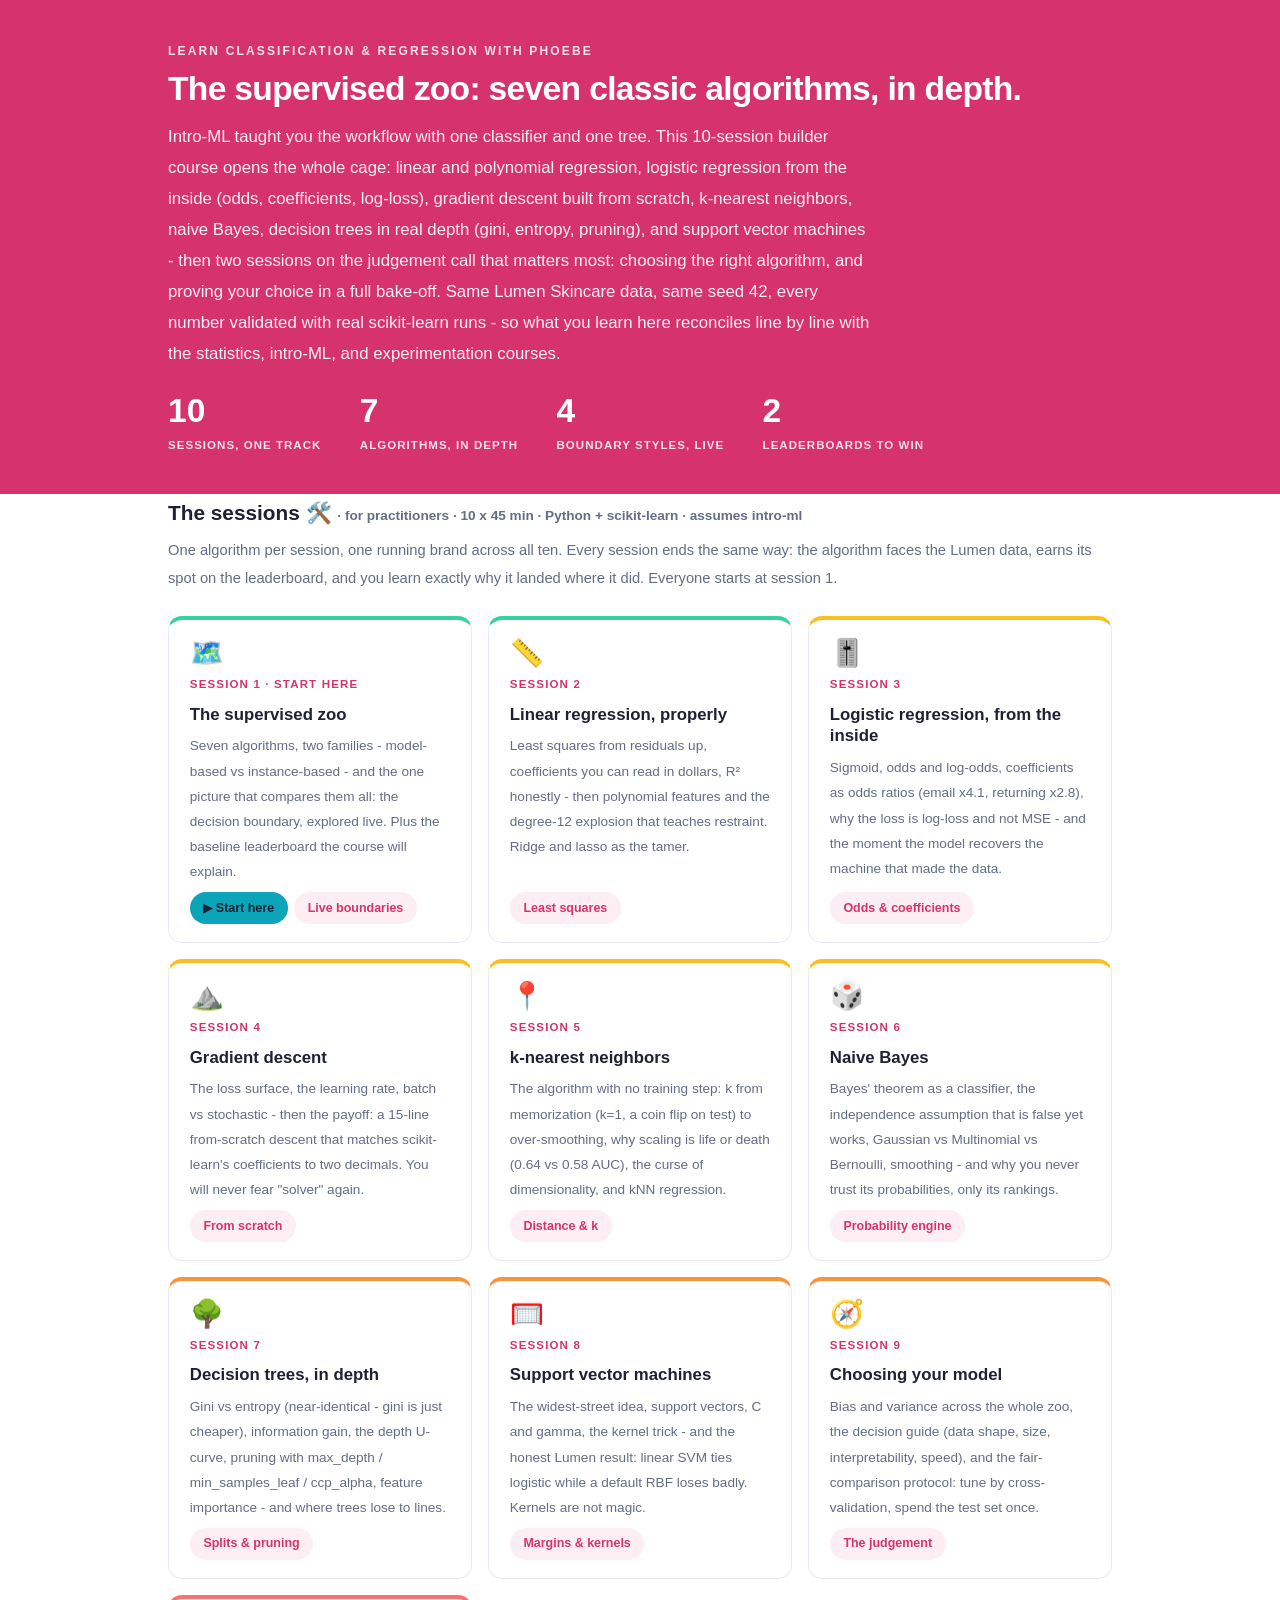
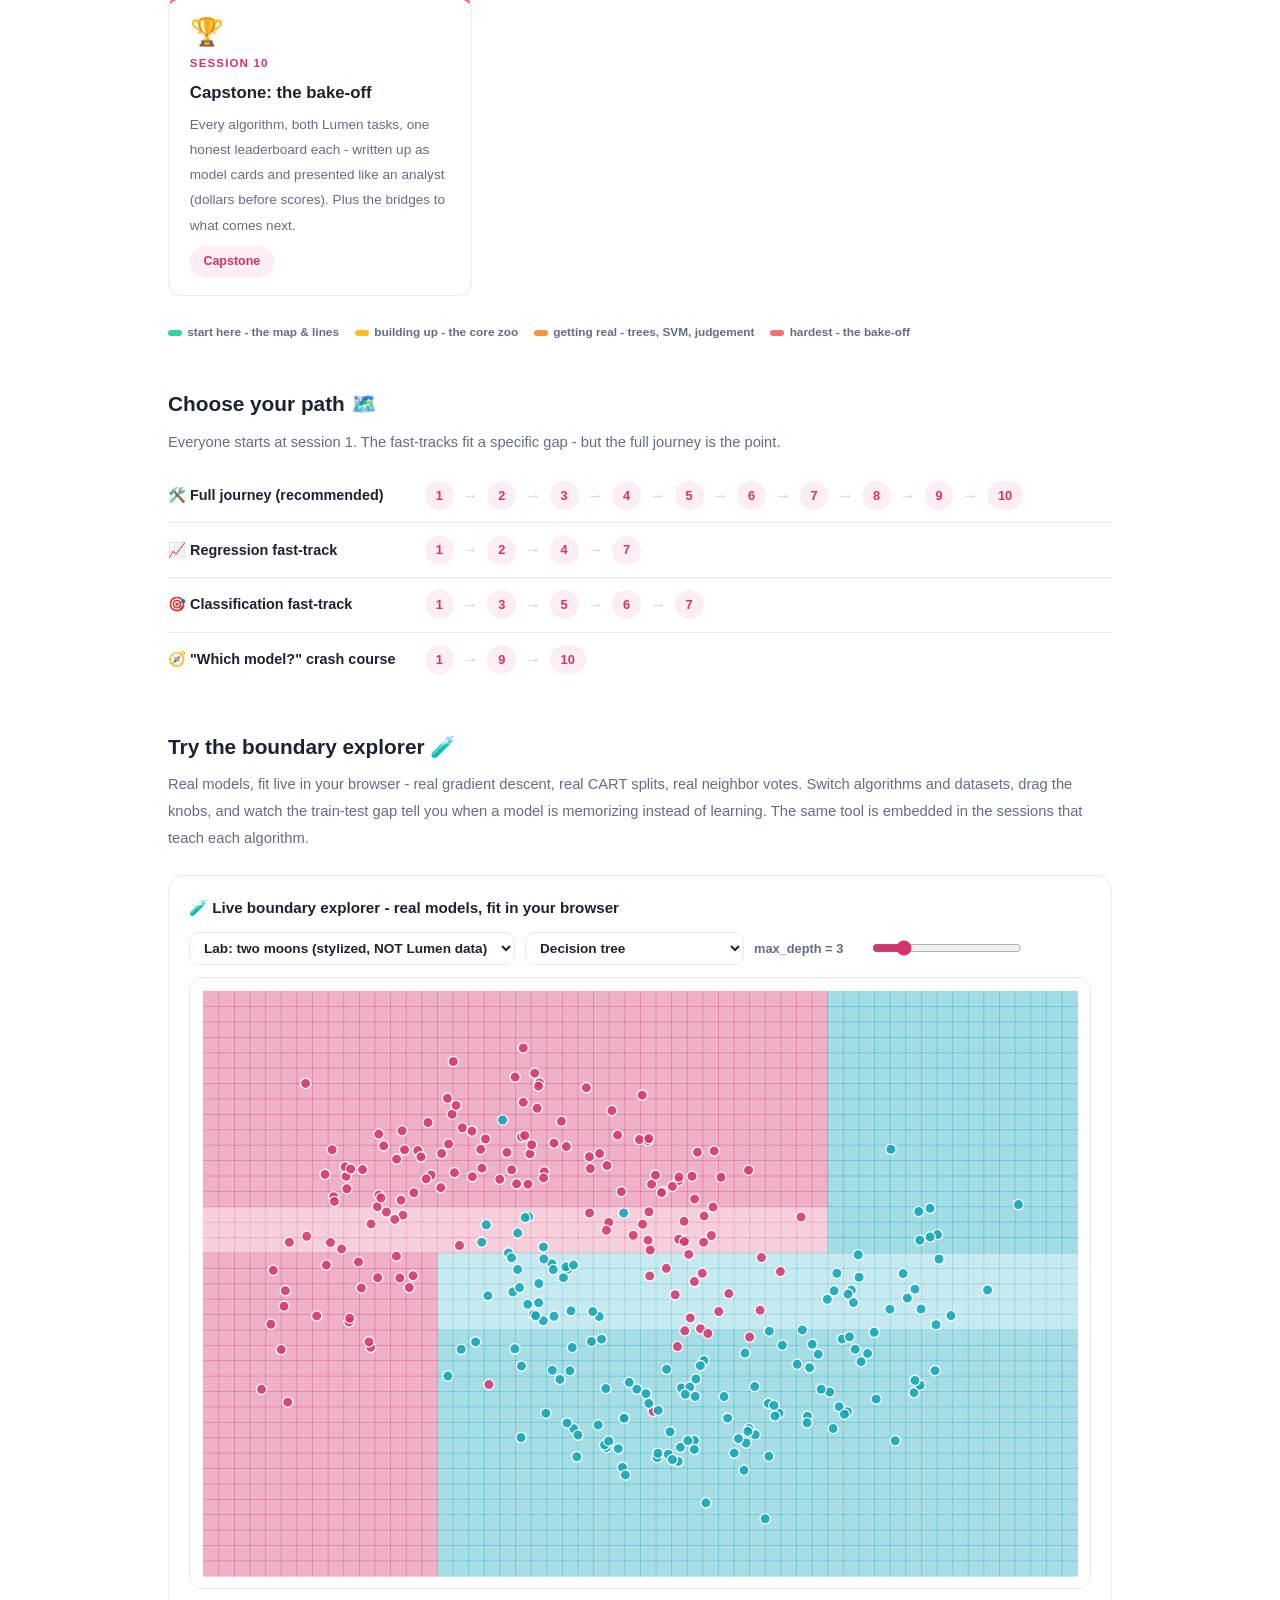
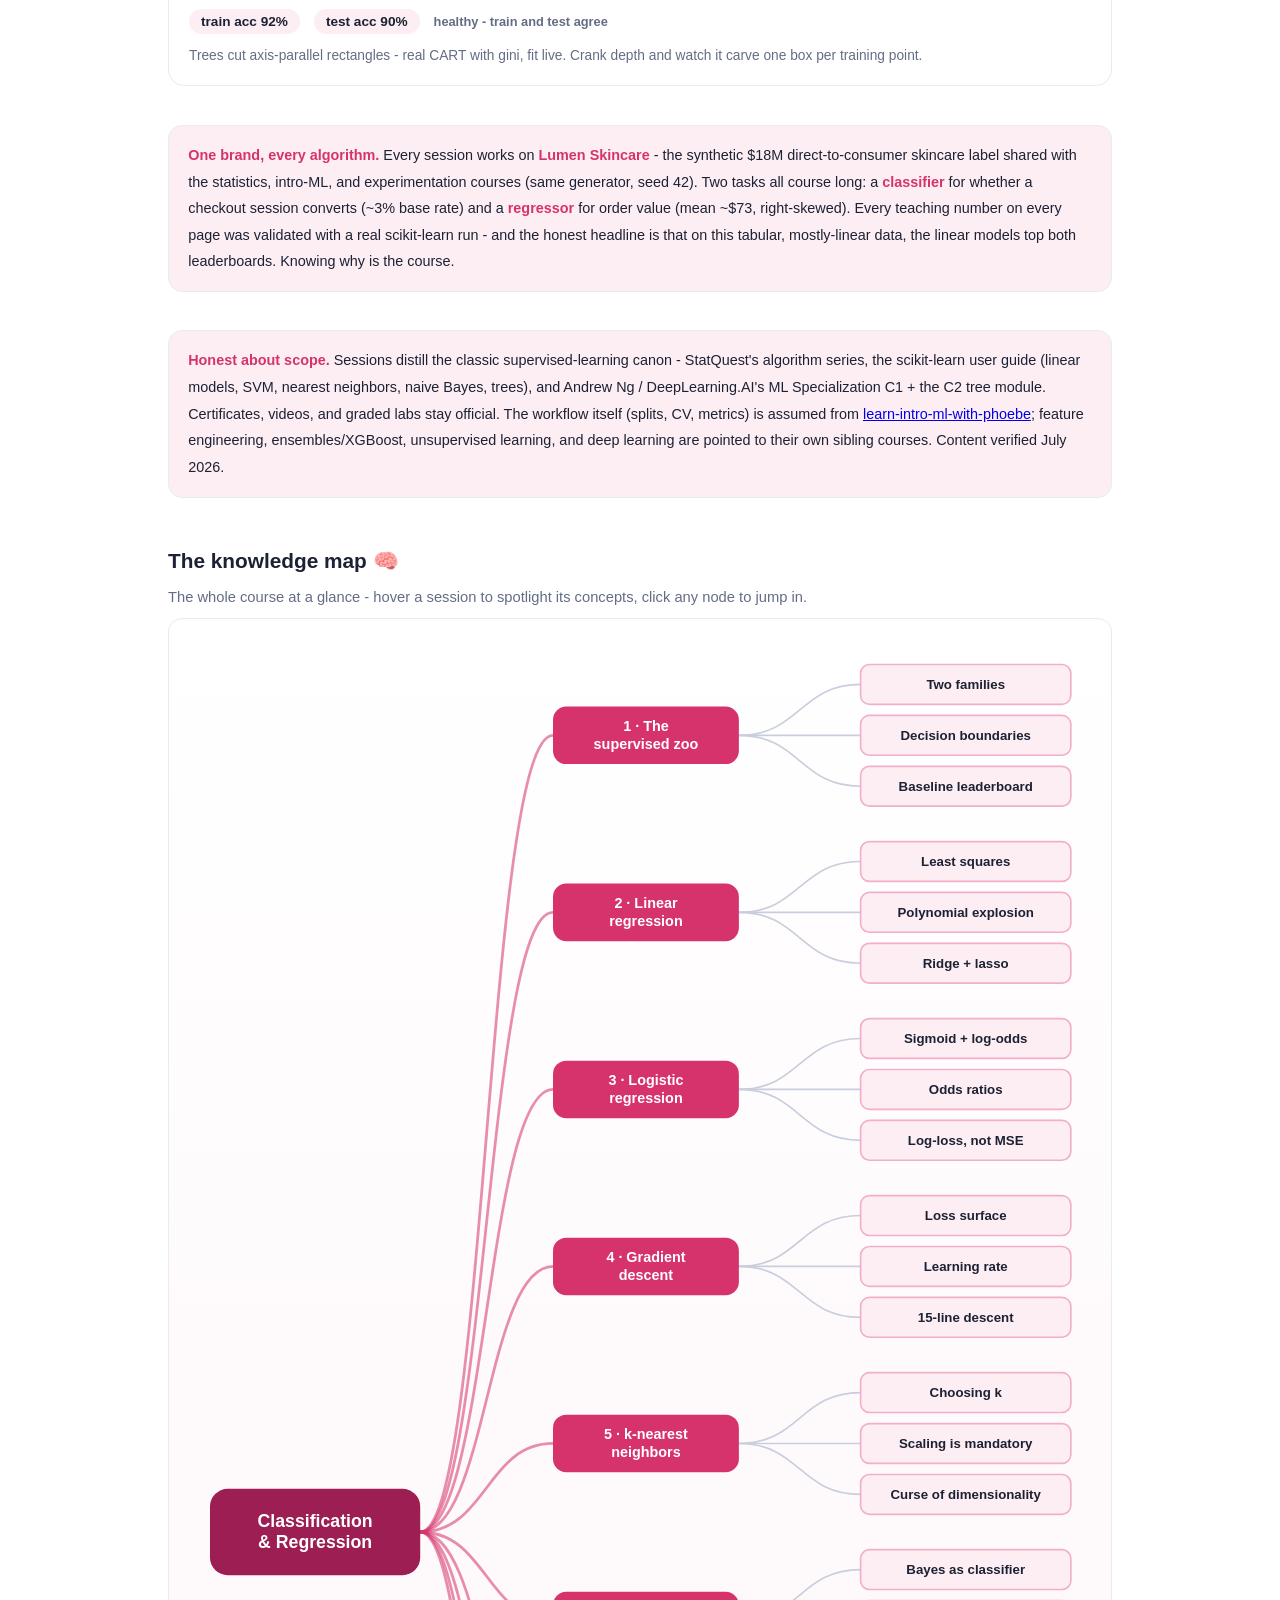
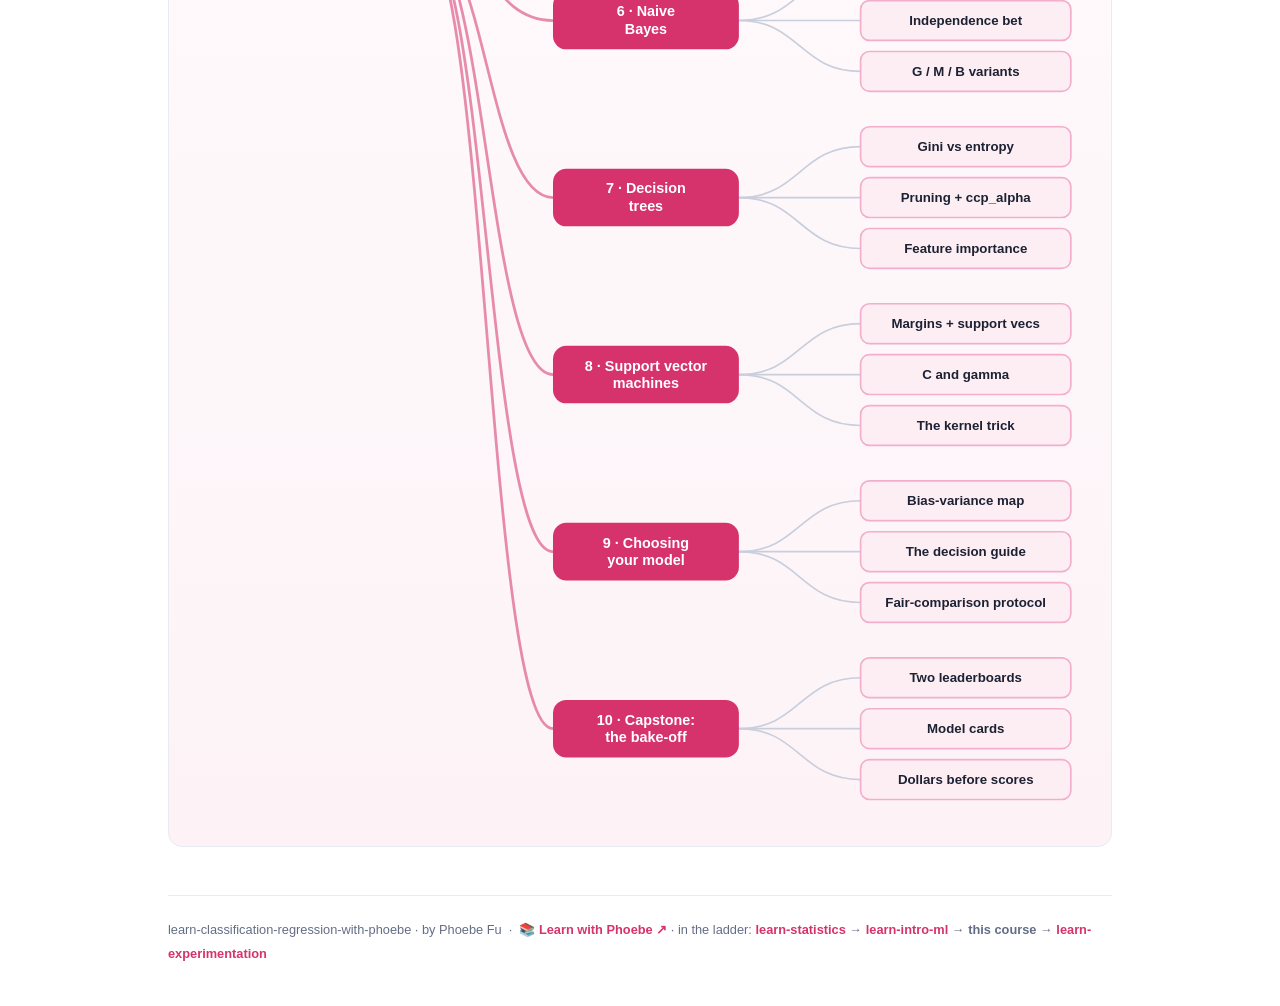
==== commit 0d7cda11: "Fix unreadable pills and labels: the course's own ink on the amber fill The "Real world" pill, build" ====
--- a/index.html
+++ b/index.html
@@ -3,8 +3,23 @@
 <head>
 <meta charset="UTF-8">
 <meta name="viewport" content="width=device-width, initial-scale=1.0">
+<!-- social:start -->
+<meta name="description" content="Intro-ML taught you the workflow with one classifier and one tree. This 10-session builder course opens the whole cage: linear and polynomial regression, logistic regression from the inside...">
+<meta property="og:type" content="article">
+<meta property="og:site_name" content="Learn with Phoebe">
+<meta property="og:title" content="learn classification and regression with phoebe - the supervised algorithm zoo">
+<meta property="og:description" content="Intro-ML taught you the workflow with one classifier and one tree. This 10-session builder course opens the whole cage: linear and polynomial regression, logistic regression from the inside...">
+<meta property="og:url" content="https://phoebefu6.github.io/learn-classification-regression-with-phoebe/">
+<meta property="og:image" content="https://phoebefu6.github.io/learn-classification-regression-with-phoebe/assets/og-cover.png">
+<meta property="og:image:width" content="1200">
+<meta property="og:image:height" content="630">
+<meta name="twitter:card" content="summary_large_image">
+<meta name="twitter:title" content="learn classification and regression with phoebe - the supervised algorithm zoo">
+<meta name="twitter:description" content="Intro-ML taught you the workflow with one classifier and one tree. This 10-session builder course opens the whole cage: linear and polynomial regression, logistic regression from the inside...">
+<meta name="twitter:image" content="https://phoebefu6.github.io/learn-classification-regression-with-phoebe/assets/og-cover.png">
+<!-- social:end -->
 <title>learn classification and regression with phoebe - the supervised algorithm zoo</title>
-<link rel="stylesheet" href="assets/style.css?v=5">
+<link rel="stylesheet" href="assets/style.css?v=10">
 <style>
   .stats-row { display: flex; gap: 2.4rem; margin-top: 1.5rem; flex-wrap: wrap; }
   .stat b { display: block; font-size: 2.1rem; font-weight: 800; line-height: 1.05; font-variant-numeric: tabular-nums; }
@@ -285,8 +300,8 @@
   ]
 };
 </script>
-<script src="assets/algo-live.js?v=5"></script>
-<script src="assets/mindmap.js?v=5"></script>
-<script src="assets/app.js?v=5"></script>
+<script src="assets/algo-live.js?v=6"></script>
+<script src="assets/mindmap.js?v=6"></script>
+<script src="assets/app.js?v=6"></script>
 </body>
 </html>
--- a/assets/style.css
+++ b/assets/style.css
@@ -87,9 +87,9 @@
 }
 .agenda span { padding: .45rem .3rem; white-space: nowrap; overflow: hidden; text-overflow: ellipsis; }
 .agenda .a1 { background: var(--indigo-deep); }
-.agenda .a2 { background: var(--indigo-mid); }
-.agenda .a3 { background: var(--amber); color: var(--amber-ink); }
-.agenda .a4 { background: var(--indigo-soft); }
+.agenda .a2 { background: var(--indigo-mid); color: var(--ink); }
+.agenda .a3 { background: var(--amber); color: var(--ink); }
+.agenda .a4 { background: var(--indigo-soft); color: var(--ink); }
 
 /* ---------- toolbar ---------- */
 .toolbar {
@@ -101,8 +101,9 @@
   border-bottom: 1px solid var(--hairline);
   padding: .55rem 0;
 }
-.toolbar .wrap { display: flex; align-items: center; gap: .6rem; }
-.toolbar .crumb { font-size: .8rem; color: var(--muted); font-weight: 600; margin-right: auto; }
+.toolbar .wrap { display: flex; align-items: center; gap: .5rem; flex-wrap: nowrap; }
+.toolbar .crumb { font-size: .8rem; color: var(--muted); font-weight: 600; margin-right: auto; min-width: 0; white-space: nowrap; overflow: hidden; text-overflow: ellipsis; }
+.toolbar .btn { white-space: nowrap; flex: none; padding: .38rem .8rem; font-size: .78rem; line-height: 1.2; }
 .toolbar .crumb a { color: var(--indigo); text-decoration: none; }
 .btn {
   border: 1px solid var(--hairline);
@@ -222,7 +223,7 @@
 .pill.solid { background: var(--indigo); color: #fff; }
 .pill.light { background: var(--indigo-50); color: var(--indigo); }
 .pill.inkpill { background: var(--ink); color: #fff; }
-.pill.amber, .pill.peach { background: var(--amber); color: var(--amber-ink); }
+.pill.amber, .pill.peach { background: var(--amber); color: var(--ink); }
 .pill.bare { color: var(--faint); }
 
 /* ---------- 4D grid ---------- */
@@ -280,7 +281,7 @@
   padding: .15rem .7rem;
 }
 .prompt-box.bad .label { background: var(--faint); color: var(--ink); }
-.prompt-box.good .label { background: var(--amber); color: var(--amber-ink); }
+.prompt-box.good .label { background: var(--amber); color: var(--ink); }
 .copy-btn {
   position: absolute;
   top: .7rem;
@@ -297,16 +298,20 @@
   transition: background .15s ease;
 }
 .copy-btn:hover { background: rgba(255,255,255,.22); }
-.copy-btn.copied { background: var(--amber); border-color: var(--amber); color: var(--amber-ink); }
+.copy-btn.copied { background: var(--amber); border-color: var(--amber); color: var(--ink); }
 
 /* ---------- demo steps ---------- */
 .steps { counter-reset: step; margin: .6rem 0 1rem; }
 .step {
-  display: flex;
-  gap: .9rem;
+  display: grid;
+  grid-template-columns: max-content minmax(0, 1fr);
+  column-gap: .9rem;
+  row-gap: .2rem;
   padding: .85rem 0;
   border-bottom: .5px solid var(--hairline);
 }
+.step > * { grid-column: 2; min-width: 0; }
+.step > .prompt-box { margin: .8rem 0 .4rem; }
 .step:last-child { border-bottom: none; }
 .step::before {
   counter-increment: step;
@@ -345,7 +350,7 @@
 .callout.example .ex-pill {
   display: inline-block;
   background: var(--amber);
-  color: var(--amber-ink);
+  color: var(--ink);
   border-radius: 999px;
   padding: .15rem .7rem;
   font-size: .68rem;
@@ -727,14 +732,18 @@
   /* 44px tap targets */
   details.card summary { min-height: 44px; }
   .qopt { min-height: 44px; display: flex; align-items: center; padding: .7rem .9rem; }
-  .toolbar .btn, .pagefoot a { min-height: 44px; display: inline-flex; align-items: center; }
+  .toolbar .btn, .pagefoot a { min-height: 44px; display: inline-flex; align-items: center; justify-content: center; }
+  .toolbar .crumb, .toolbar #zoom-toggle { display: none; }
+  .toolbar .btn { flex: 1 1 0; padding: .3rem .4rem; font-size: .72rem; }
+  table.clean { display: block; overflow-x: auto; -webkit-overflow-scrolling: touch; }
 }
 
 @media (max-width: 640px) {
   /* long inline code tokens and nowrap chips are the two things that still
      forced the page sideways below 640px: let them break rather than push
      the layout. Inside the media query only - desktop is untouched. */
-  :not(pre) > code, .prompt-box span, code span { overflow-wrap: anywhere; word-break: break-word; }
+  :not(pre) > code, .prompt-box span, code span,
+  p span, li span, td span { overflow-wrap: anywhere; word-break: break-word; }
   .chip, .syn-chip, .pill, .mode, .tag { white-space: normal; max-width: 100%; }
 
   /* the agenda bar truncated its own labels into nonsense - stack it */
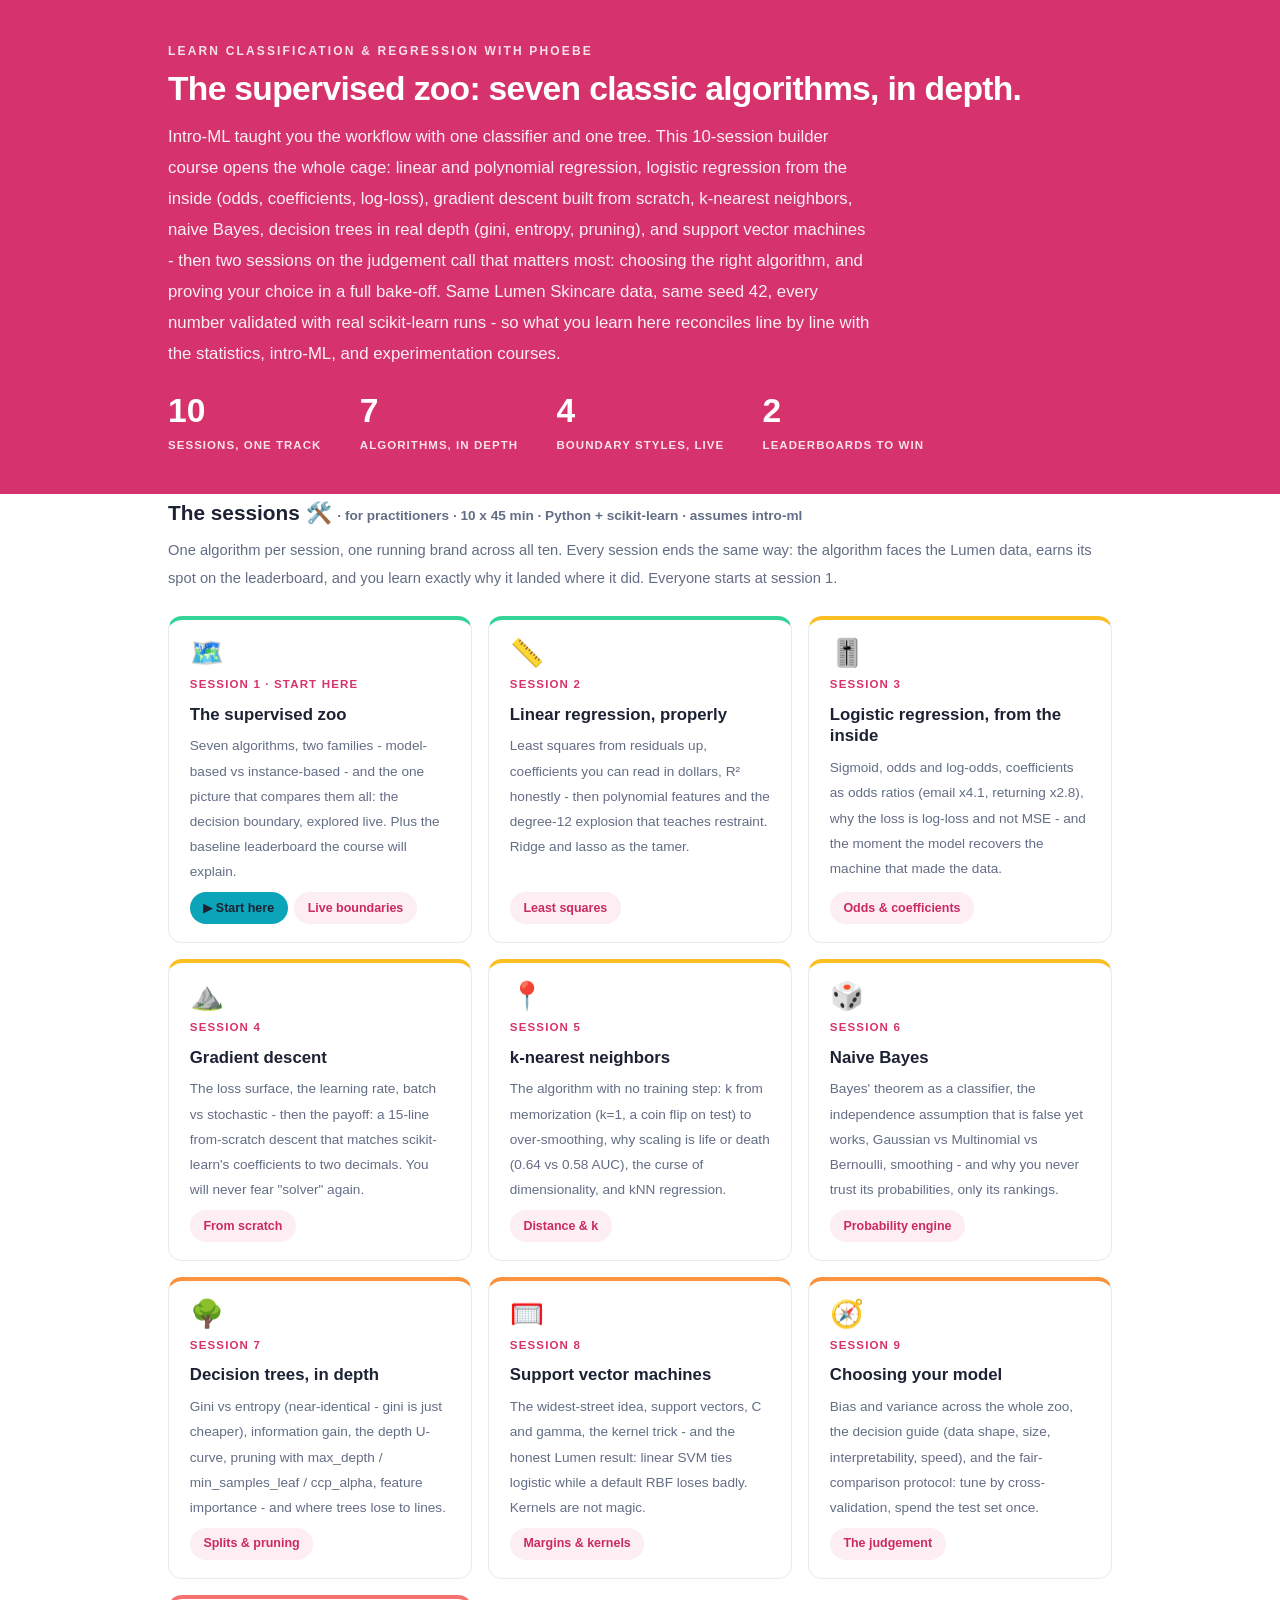
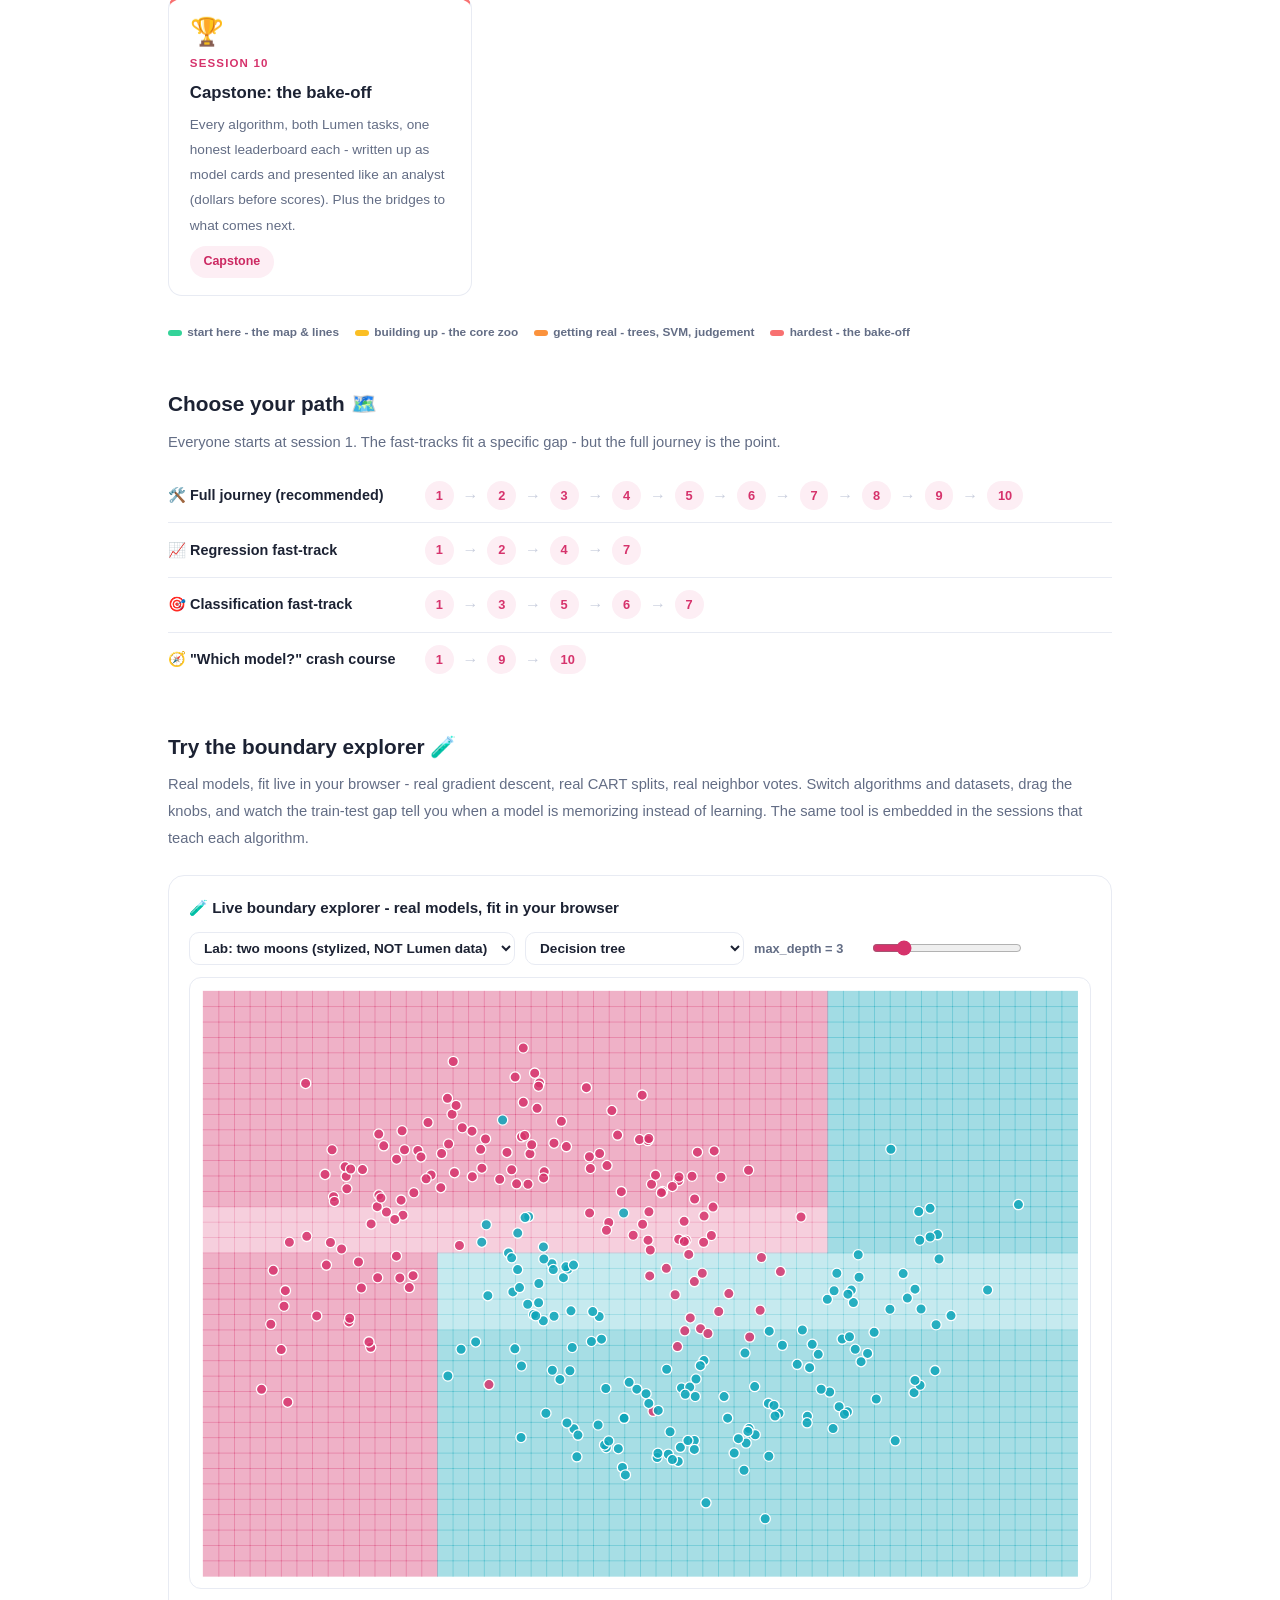
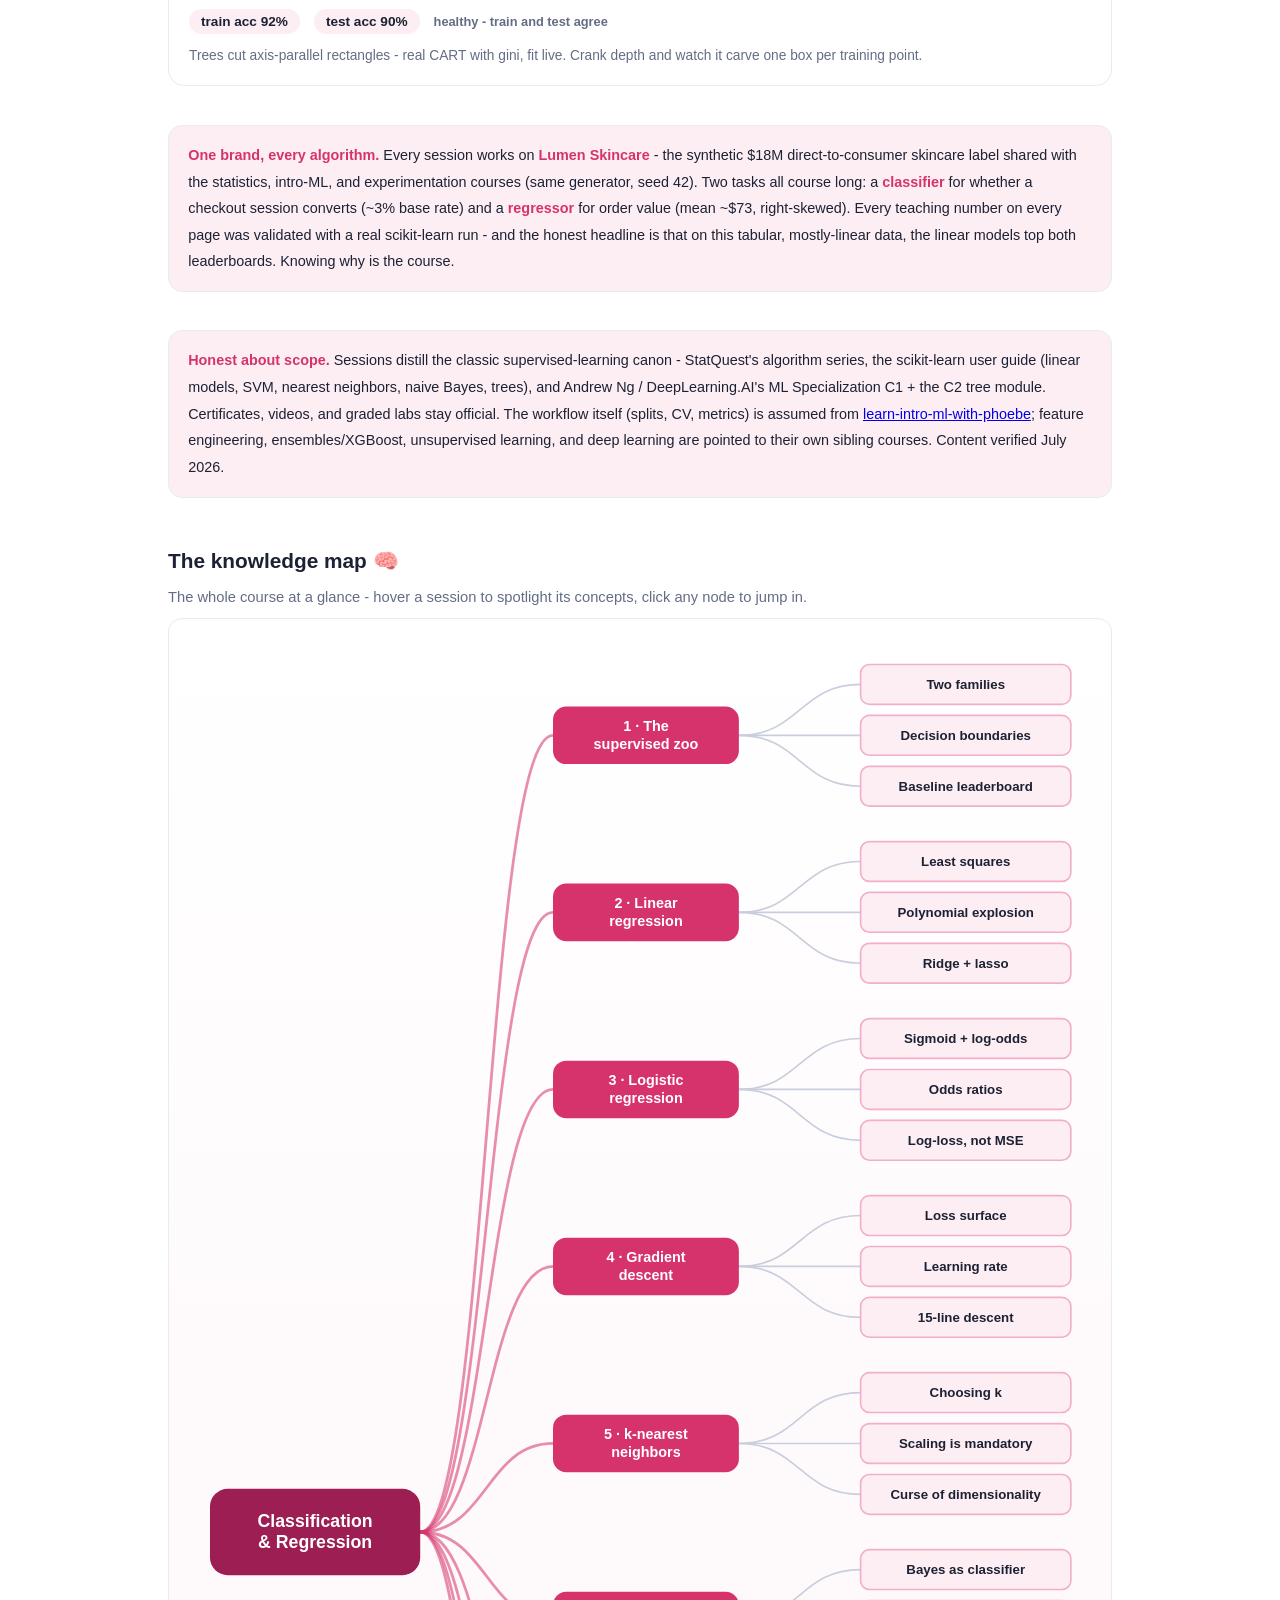
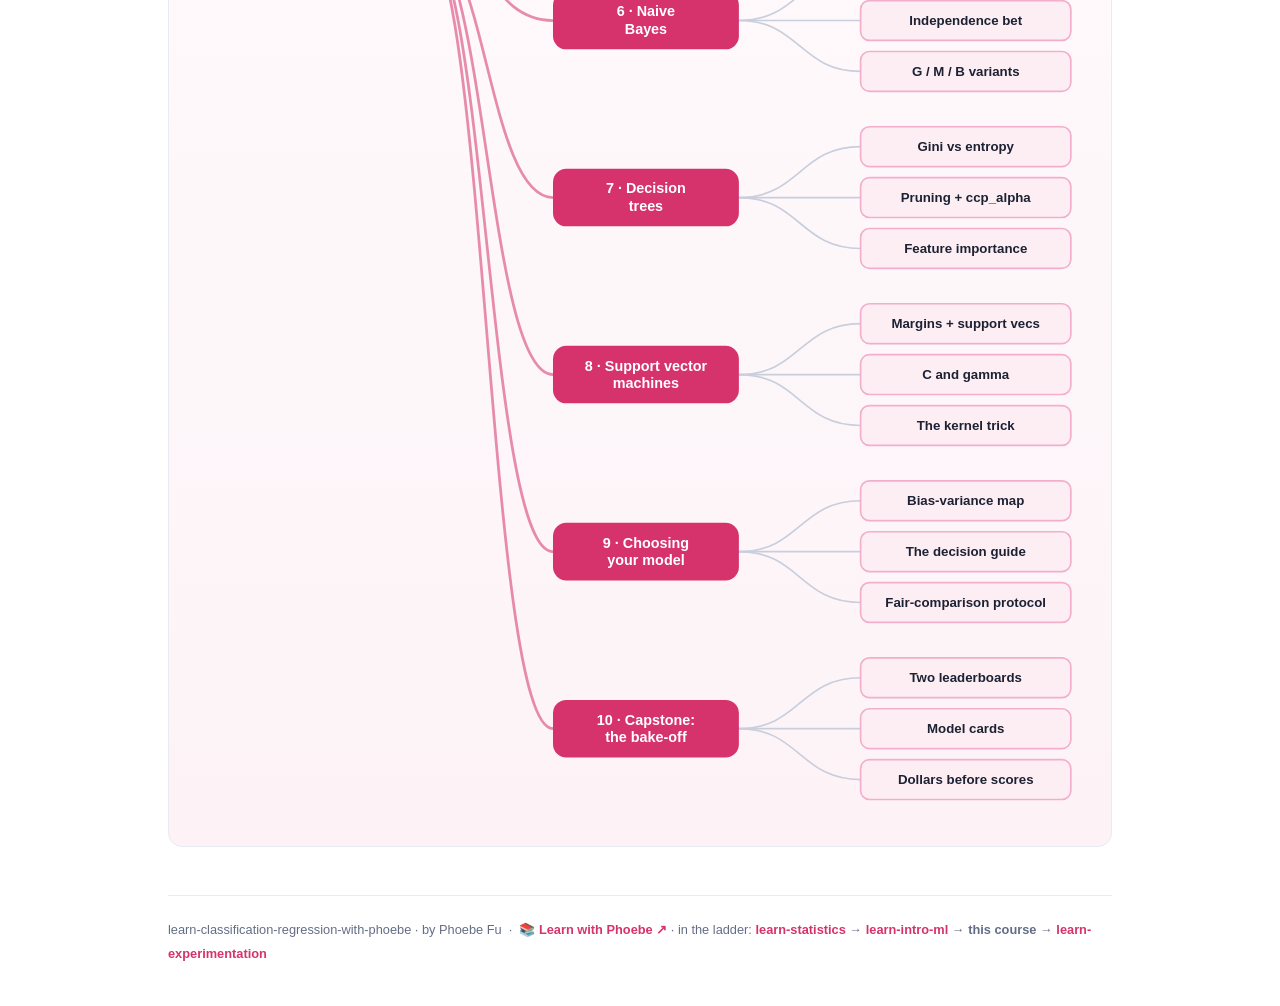
==== commit e262b850: "Raise every text-on-fill pair to WCAG AA (lowest was 4.1:1) 3 rule(s) drew text on a solid fill belo" ====
--- a/index.html
+++ b/index.html
@@ -19,7 +19,7 @@
 <meta name="twitter:image" content="https://phoebefu6.github.io/learn-classification-regression-with-phoebe/assets/og-cover.png">
 <!-- social:end -->
 <title>learn classification and regression with phoebe - the supervised algorithm zoo</title>
-<link rel="stylesheet" href="assets/style.css?v=10">
+<link rel="stylesheet" href="assets/style.css?v=11">
 <style>
   .stats-row { display: flex; gap: 2.4rem; margin-top: 1.5rem; flex-wrap: wrap; }
   .stat b { display: block; font-size: 2.1rem; font-weight: 800; line-height: 1.05; font-variant-numeric: tabular-nums; }
--- a/assets/style.css
+++ b/assets/style.css
@@ -2,6 +2,7 @@
    Primary: scikit-learn blue #D6336C · Ink: #1C2233 · Accent: sklearn orange #0CA4B8 */
 
 :root {
+  --indigo-text: #CC2962;
   --indigo: #D6336C;
   --indigo-deep: #9C1E52;
   --indigo-mid: #E45C8D;
@@ -152,7 +153,7 @@
   text-transform: uppercase;
   letter-spacing: .08em;
 }
-.tag.concept { background: var(--indigo-50); color: var(--indigo); }
+.tag.concept { background: var(--indigo-50); color: var(--indigo-text); }
 .tag.demo { background: var(--amber-50); color: var(--amber-ink); }
 .tag.exercise { background: var(--ink); color: #fff; }
 
@@ -221,7 +222,7 @@
   font-weight: 600;
 }
 .pill.solid { background: var(--indigo); color: #fff; }
-.pill.light { background: var(--indigo-50); color: var(--indigo); }
+.pill.light { background: var(--indigo-50); color: var(--indigo-text); }
 .pill.inkpill { background: var(--ink); color: #fff; }
 .pill.amber, .pill.peach { background: var(--amber); color: var(--ink); }
 .pill.bare { color: var(--faint); }
@@ -320,7 +321,7 @@
   width: 1.7rem; height: 1.7rem;
   border-radius: 999px;
   background: var(--indigo-50);
-  color: var(--indigo);
+  color: var(--indigo-text);
   font-weight: 700;
   font-size: .85rem;
   display: inline-flex;
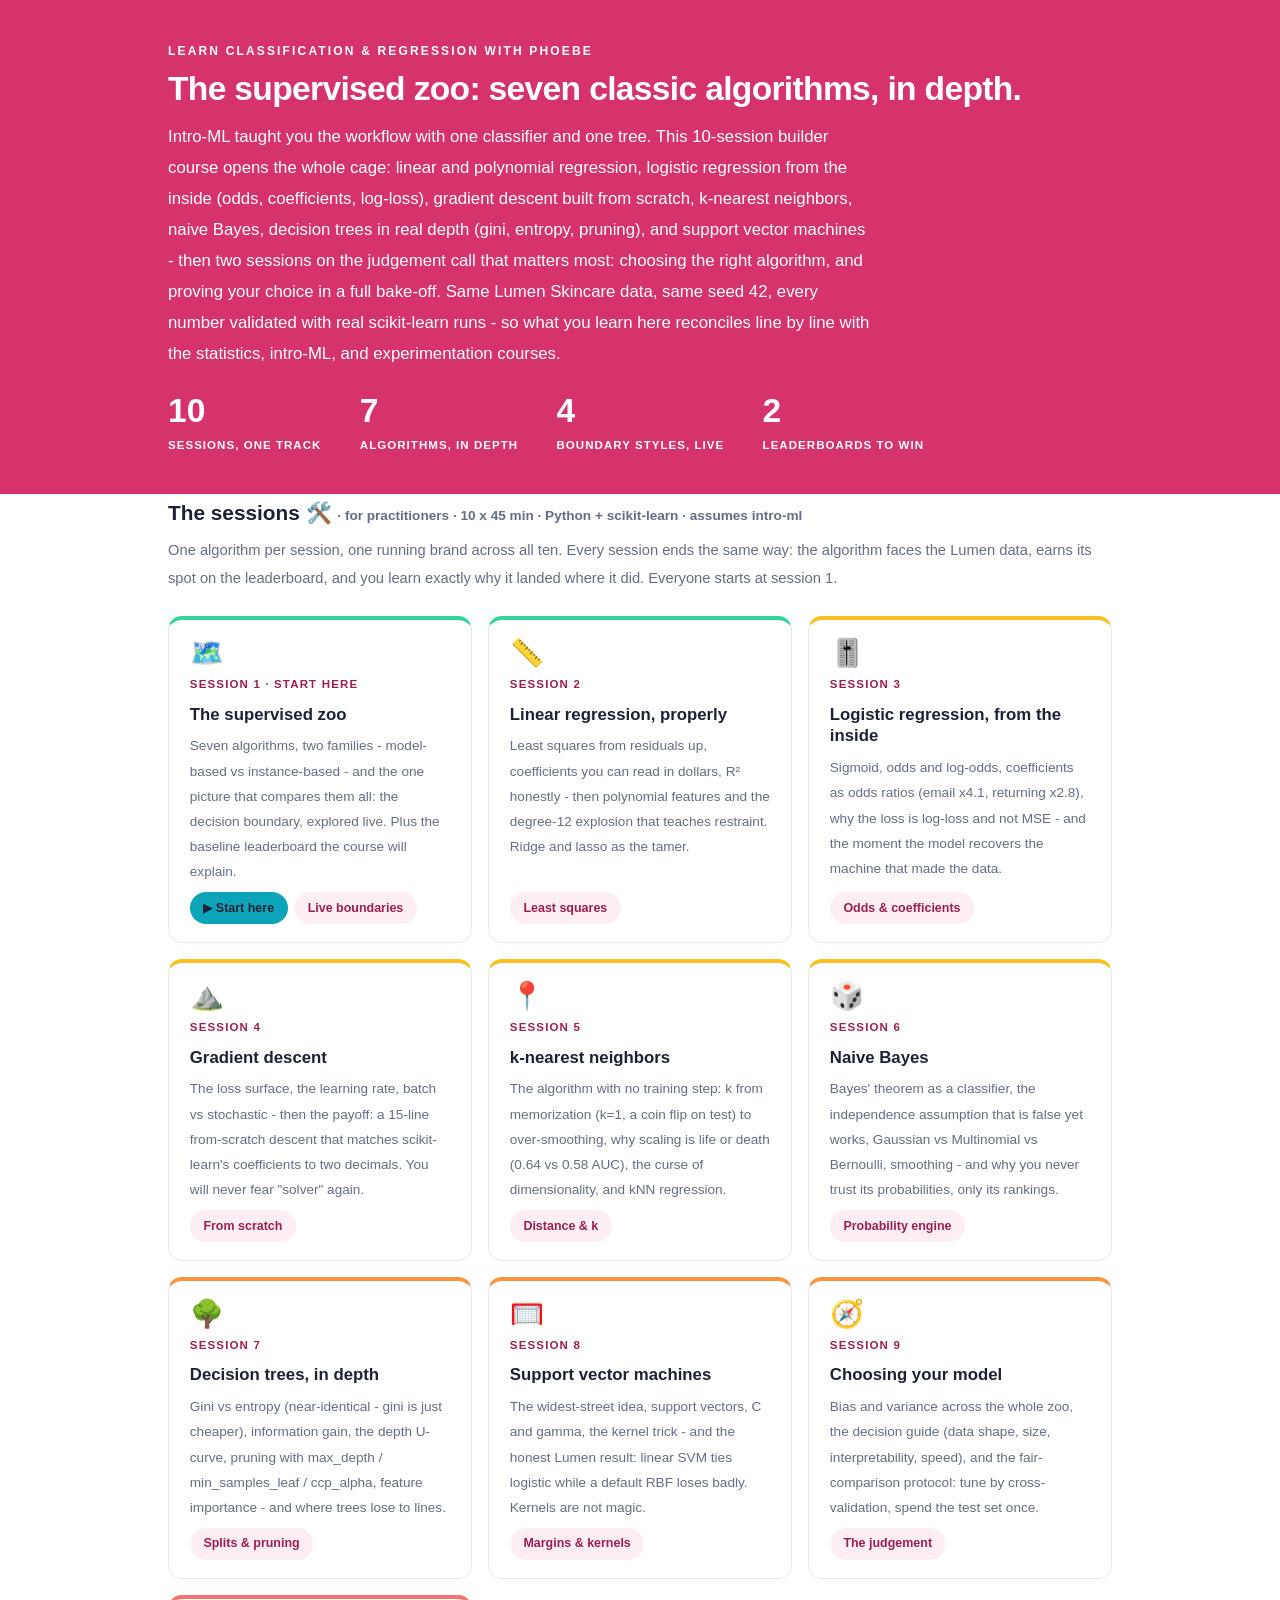
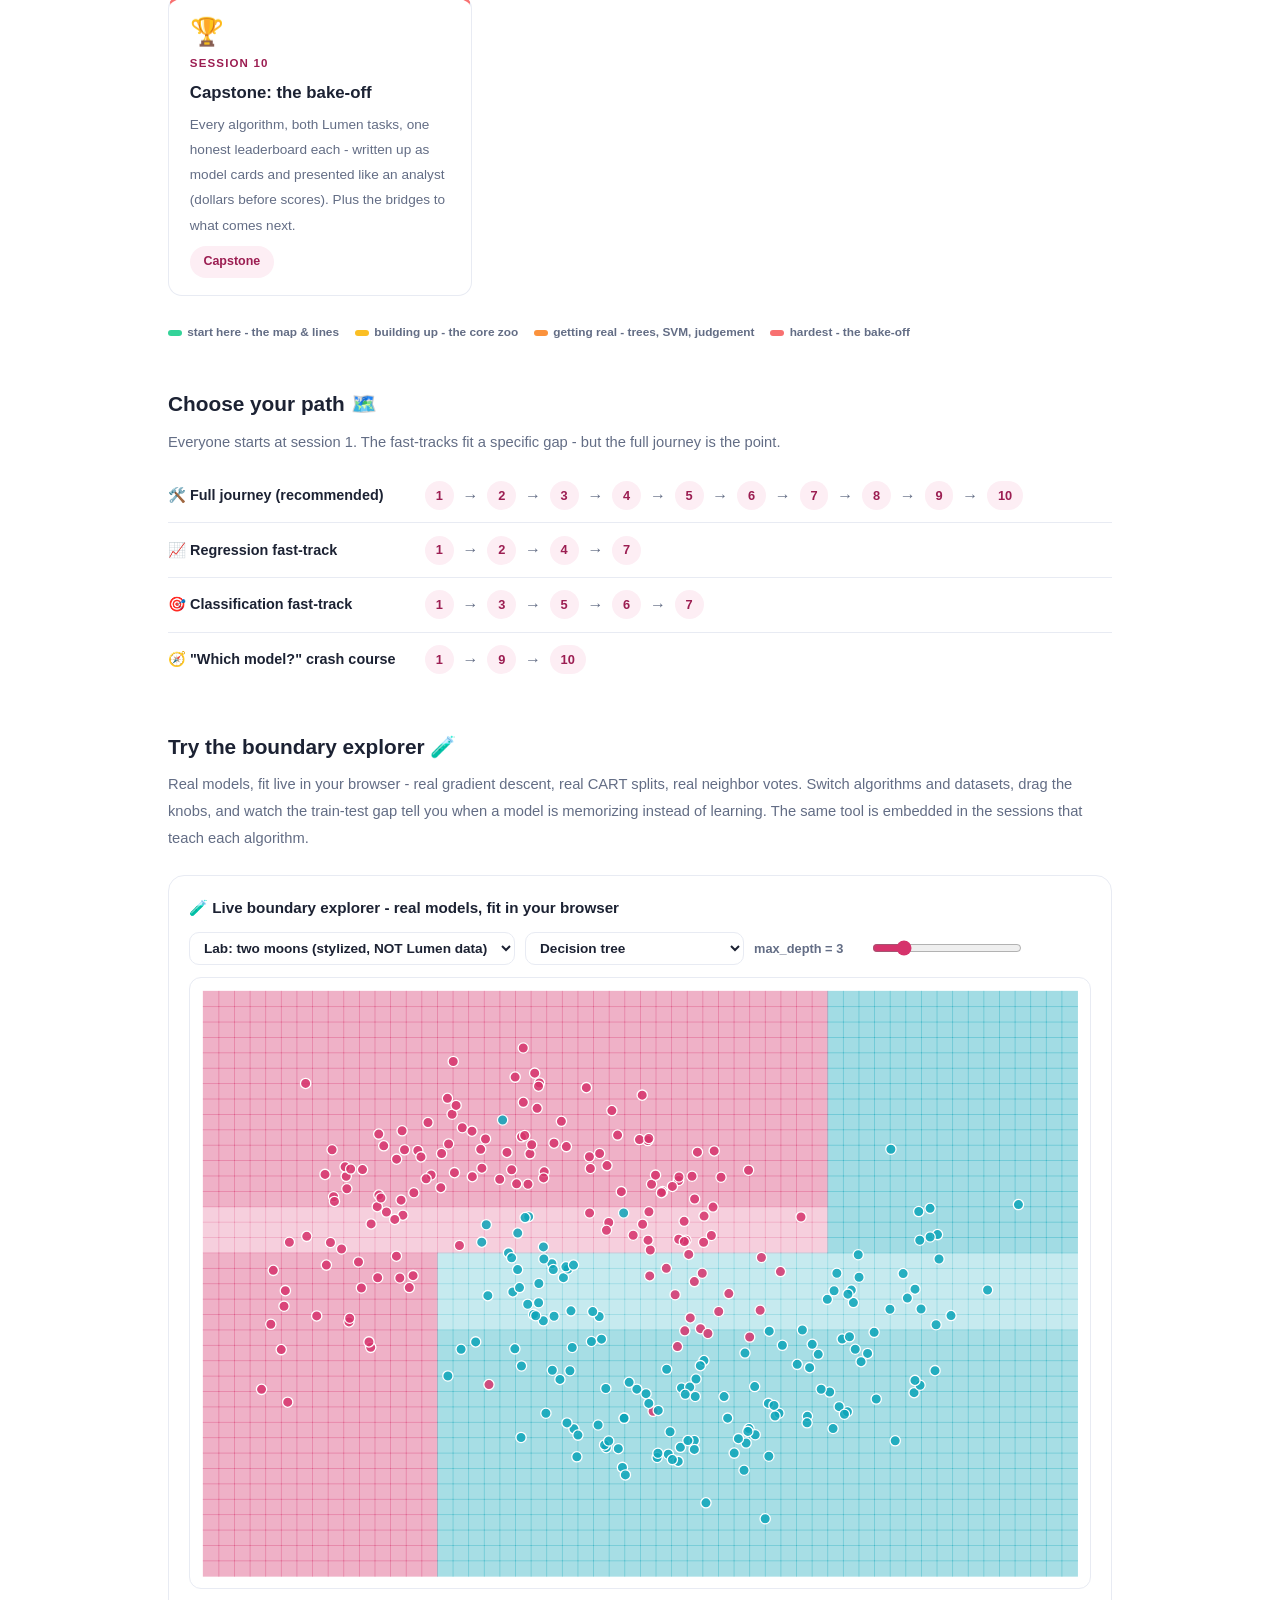
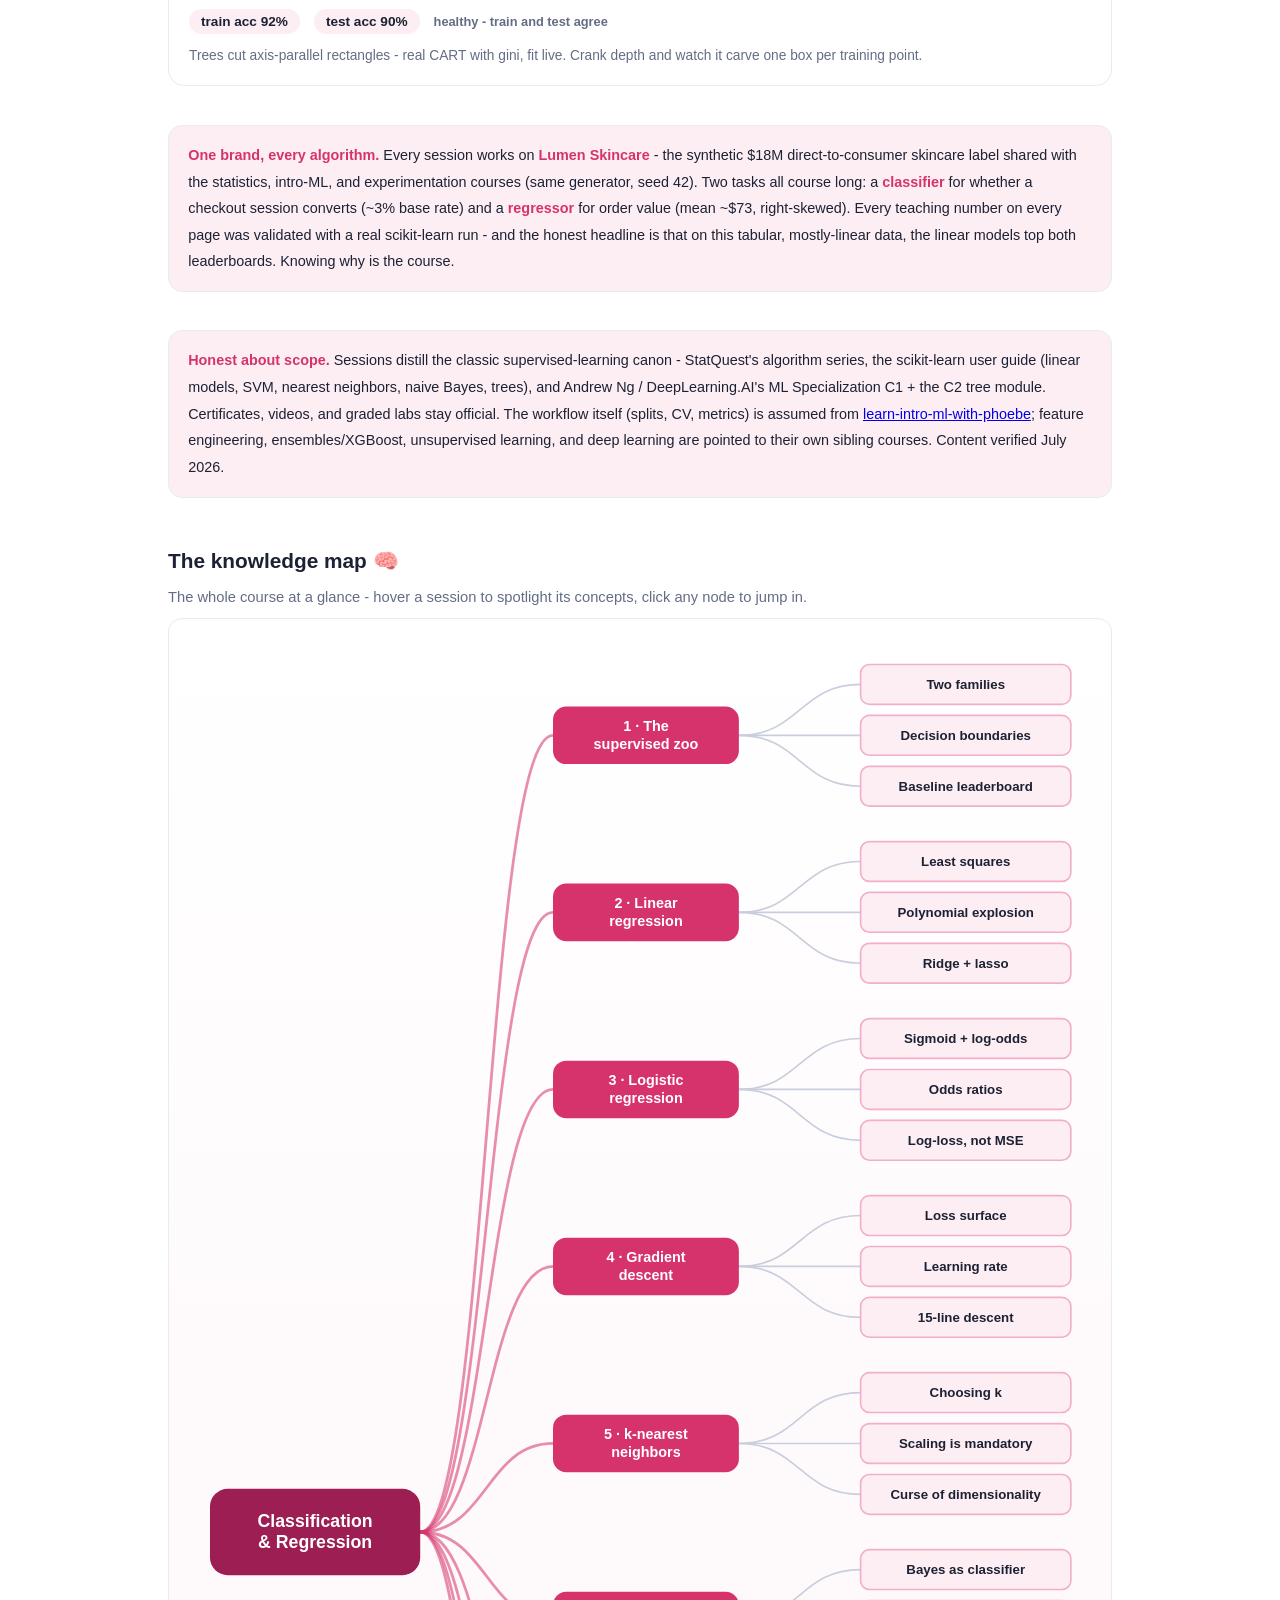
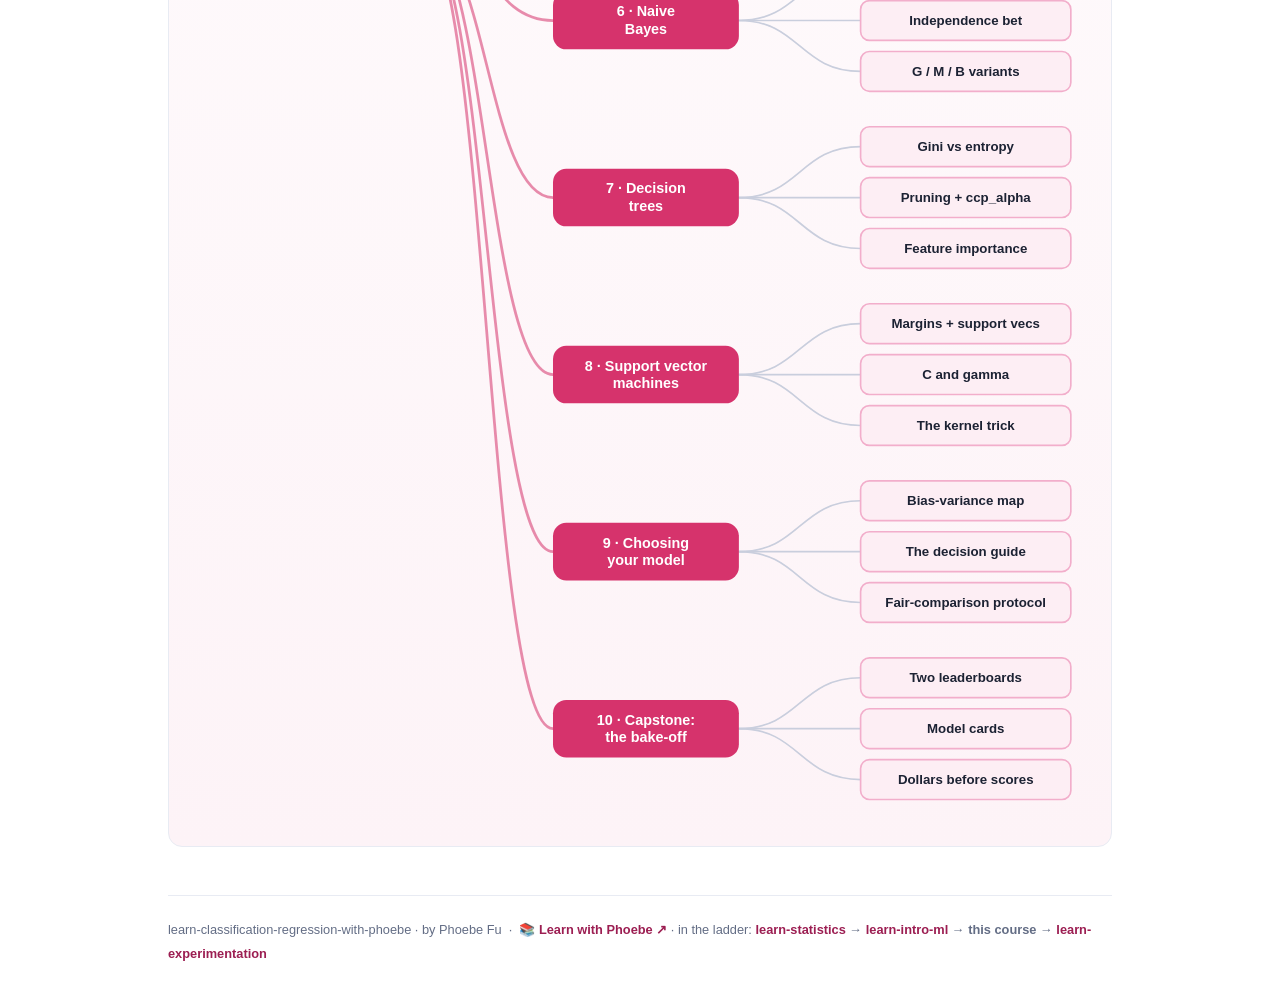
==== commit 3c1d690d: "Light surfaces everywhere: lightbox, cheat panel, code boxes; contrast and phone-width fixes Every d" ====
--- a/index.html
+++ b/index.html
@@ -19,11 +19,11 @@
 <meta name="twitter:image" content="https://phoebefu6.github.io/learn-classification-regression-with-phoebe/assets/og-cover.png">
 <!-- social:end -->
 <title>learn classification and regression with phoebe - the supervised algorithm zoo</title>
-<link rel="stylesheet" href="assets/style.css?v=11">
+<link rel="stylesheet" href="assets/style.css?v=27">
 <style>
   .stats-row { display: flex; gap: 2.4rem; margin-top: 1.5rem; flex-wrap: wrap; }
   .stat b { display: block; font-size: 2.1rem; font-weight: 800; line-height: 1.05; font-variant-numeric: tabular-nums; }
-  .stat span { font-size: .72rem; opacity: .85; text-transform: uppercase; letter-spacing: .09em; font-weight: 600; }
+  .stat span { font-size: .72rem; opacity: 1; text-transform: uppercase; letter-spacing: .09em; font-weight: 600; }
 
   .course-grid { display: grid; grid-template-columns: repeat(auto-fit, minmax(17rem, 1fr)); gap: 1rem; margin-top: 1.5rem; }
   .course-card {
@@ -56,9 +56,9 @@
   .path { display: flex; gap: .55rem; align-items: center; padding: .75rem 0; border-bottom: .5px solid var(--hairline); flex-wrap: wrap; }
   .path:last-child { border-bottom: none; }
   .path b { min-width: 15.5rem; font-size: .9rem; }
-  .path .pstep { background: var(--indigo-50); color: var(--indigo); border-radius: 999px; padding: .16rem .68rem; font-weight: 700; font-size: .8rem; text-decoration: none; transition: all .12s ease; }
+  .path .pstep { background: var(--indigo-50); color: var(--indigo-deep); border-radius: 999px; padding: .16rem .68rem; font-weight: 700; font-size: .8rem; text-decoration: none; transition: all .12s ease; }
   .path .pstep:hover { background: var(--indigo); color: #fff; }
-  .path .parr { color: var(--faint); font-weight: 700; }
+  .path .parr { color: var(--muted); font-weight: 700; }
 
   .play-section { margin-top: 2.6rem; }
   .play-section h2 { font-size: 1.3rem; font-weight: 800; margin-bottom: .3rem; }
@@ -78,6 +78,7 @@
   .noteband { margin-top: 2.4rem; background: var(--indigo-50); border: 1px solid var(--hairline); border-radius: var(--radius); padding: 1rem 1.2rem; font-size: .9rem; color: var(--ink); }
   .noteband b { color: var(--indigo); }
 </style>
+<style>/* contrast-patch-2 */ .cnum, .course-card .cnum, .paths a, .pagefoot a, .pstep, .path .pstep { color: var(--indigo-deep); }</style>
 </head>
 <body>
 
@@ -302,6 +303,6 @@
 </script>
 <script src="assets/algo-live.js?v=6"></script>
 <script src="assets/mindmap.js?v=6"></script>
-<script src="assets/app.js?v=6"></script>
+<script src="assets/app.js?v=27"></script>
 </body>
 </html>
--- a/assets/style.css
+++ b/assets/style.css
@@ -16,8 +16,8 @@
   --amber-ink: #063C44;
   --amber-50: #E5F6F8;
   --paper: #FFFFFF;
-  --code-bg: #10182B;
-  --code-ink: #E1E7F5;
+  --code-bg: #FDEEF4;
+  --code-ink: #1C2233;
   --radius: 14px;
 }
 
@@ -47,7 +47,7 @@
   font-size: .75rem;
   letter-spacing: .18em;
   text-transform: uppercase;
-  opacity: .85;
+  opacity: 1;
   font-weight: 600;
 }
 .masthead h1 {
@@ -58,7 +58,7 @@
   letter-spacing: -.02em;
 }
 .masthead h1 .accent { color: inherit; }
-.masthead .sub { font-size: 1.05rem; opacity: .92; max-width: 44rem; }
+.masthead .sub { font-size: 1.05rem; opacity: 1; max-width: 44rem; }
 
 .chip-row { display: flex; flex-wrap: wrap; gap: .5rem; margin-top: 1.1rem; }
 .chip {
@@ -72,7 +72,7 @@
   white-space: nowrap;
 }
 .chip.level { background: #fff; color: var(--indigo); }
-.chip.audience { background: rgba(255,255,255,.16); color: #fff; border: 1px solid rgba(255,255,255,.35); }
+.chip.audience { background: rgba(255,255,255,.08); color: #fff; border: 1px solid rgba(255,255,255,.35); }
 .chip.time { background: var(--ink); color: #fff; font-variant-numeric: tabular-nums; }
 
 /* ---------- agenda bar ---------- */
@@ -225,7 +225,7 @@
 .pill.light { background: var(--indigo-50); color: var(--indigo-text); }
 .pill.inkpill { background: var(--ink); color: #fff; }
 .pill.amber, .pill.peach { background: var(--amber); color: var(--ink); }
-.pill.bare { color: var(--faint); }
+.pill.bare { color: var(--muted); }
 
 /* ---------- 4D grid ---------- */
 .grid-2 { display: grid; grid-template-columns: repeat(auto-fit, minmax(15rem, 1fr)); gap: .8rem; margin: .5rem 0 1rem; }
@@ -254,10 +254,11 @@
 table.clean td:first-child { font-weight: 600; }
 
 /* ---------- prompt boxes ---------- */
-.prompt-box {
+.prompt-box{
   position: relative;
-  background: var(--code-bg);
-  color: var(--code-ink);
+  background: #FDEEF4;
+  border: 1px solid #E8EBF3;
+  color: #1C2233;
   border-radius: var(--radius);
   padding: 1.1rem 1.2rem;
   margin: 1rem 0 1.2rem;
@@ -267,12 +268,12 @@
   white-space: pre-wrap;
   word-break: break-word;
 }
-.prompt-box .label {
+.prompt-box .label{
   position: absolute;
   top: -0.7rem;
   left: 1rem;
-  background: var(--indigo);
-  color: #fff;
+  background: #D6336C;
+  color: #FFFFFF;
   font-family: "Inter", -apple-system, sans-serif;
   font-size: .68rem;
   font-weight: 700;
@@ -283,13 +284,13 @@
 }
 .prompt-box.bad .label { background: var(--faint); color: var(--ink); }
 .prompt-box.good .label { background: var(--amber); color: var(--ink); }
-.copy-btn {
+.copy-btn{
   position: absolute;
   top: .7rem;
   right: .7rem;
-  background: rgba(255,255,255,.1);
-  border: 1px solid rgba(255,255,255,.25);
-  color: #fff;
+  background: #FFFFFF;
+  border: 1px solid #E8EBF3;
+  color: #1C2233;
   border-radius: 999px;
   padding: .25rem .8rem;
   font-size: .72rem;
@@ -298,7 +299,7 @@
   font-family: "Inter", -apple-system, sans-serif;
   transition: background .15s ease;
 }
-.copy-btn:hover { background: rgba(255,255,255,.22); }
+.copy-btn:hover { background: #E8EBF3; }
 .copy-btn.copied { background: var(--amber); border-color: var(--amber); color: var(--ink); }
 
 /* ---------- demo steps ---------- */
@@ -388,11 +389,11 @@
   gap: .4rem;
 }
 
-.lightbox {
+.lightbox{
   position: fixed;
   inset: 0;
   z-index: 100;
-  background: rgba(28,34,51,.9);
+  background: rgba(255,255,255,.97);
   display: none;
   align-items: center;
   justify-content: center;
@@ -400,8 +401,10 @@
   cursor: zoom-out;
 }
 .lightbox.open { display: flex; }
-.lightbox .inner {
+.lightbox .inner{
   background: #fff;
+  border: 1px solid #E8EBF3;
+  box-shadow: 0 10px 40px rgba(28,34,51,.14);
   border-radius: var(--radius);
   padding: 2rem;
   max-width: 94vw;
@@ -409,13 +412,12 @@
   overflow: auto;
 }
 .lightbox .inner svg, .lightbox .inner img { width: min(88vw, 70rem); height: auto; }
-.lightbox .close-hint {
+.lightbox .close-hint{
   position: fixed;
   top: 1rem; right: 1.4rem;
-  color: #fff;
+  color: #1C2233;
   font-size: .8rem;
   font-weight: 600;
-  opacity: .8;
 }
 
 /* ---------- courses covered ---------- */
@@ -434,19 +436,20 @@
 .covered-row .note { margin-left: auto; color: var(--muted); font-size: .78rem; text-align: right; }
 
 /* ---------- cheat sheet footer ---------- */
-.cheat {
-  background: var(--ink);
-  color: #fff;
+.cheat{
+  background: #FDEEF4;
+  border: 1px solid #E8EBF3;
+  color: #1C2233;
   border-radius: var(--radius);
   padding: 1.6rem 1.6rem 1.3rem;
   margin-top: 3rem;
 }
 .cheat h3 { font-size: 1.1rem; margin-bottom: 1rem; }
-.cheat h3 span { color: var(--indigo-soft); }
+.cheat h3 span { color: #9C1E52; }
 .cheat .grid-2 { gap: 1rem; }
 .cheat .cheat-item { border-left: 3px solid var(--indigo-mid); padding-left: .8rem; }
-.cheat .cheat-item b { display: block; font-size: .85rem; color: var(--indigo-soft); }
-.cheat .cheat-item span { font-size: .82rem; opacity: .85; }
+.cheat .cheat-item b { display: block; font-size: .85rem; color: #9C1E52; }
+.cheat .cheat-item span { font-size: .82rem; color: #636D85; }
 
 footer.pagefoot {
   border-top: 1px solid var(--hairline);
@@ -541,7 +544,7 @@
   margin-top: 1.1rem;
   flex-wrap: wrap;
 }
-.journey .jlabel { font-size: .7rem; font-weight: 700; text-transform: uppercase; letter-spacing: .09em; opacity: .8; margin-right: .3rem; }
+.journey .jlabel { font-size: .7rem; font-weight: 700; text-transform: uppercase; letter-spacing: .09em; opacity: 1; margin-right: .3rem; }
 .journey a {
   width: 1.7rem; height: 1.7rem;
   border-radius: 999px;
@@ -776,3 +779,33 @@
   color: var(--pv-flag);
 }
 /* === /LWP-PATCH === */
+
+/* layout-patch-3: phone-width overflow (2026-10-10) */
+.sql-bar { flex-wrap: wrap; }
+@media (max-width: 480px) {
+  .covered-row { flex-wrap: wrap; }
+  .covered-row .note { margin-left: 0; text-align: left; flex-basis: 100%; }
+  details.card summary { flex-wrap: wrap; }
+  details.card summary .mini { white-space: normal; }
+  .wk, .sqlbox, .prompt-box, pre { max-width: 100%; overflow-x: auto; }
+  .mono, code, strong, .note { overflow-wrap: anywhere; }
+  select, input[type=range], label { max-width: 100%; }
+  canvas, svg, img { max-width: 100%; height: auto; }
+  .tree-kids, .tree-node-wrap, .tree-node, .rb-night, .al-row, .gd-field, .tl-row, .sl-row { max-width: 100%; overflow-x: auto; }
+  .tl-cols, .sl-cols, .bb-cols, .ev-cols, [class$="-cols"] { grid-template-columns: 1fr !important; display: grid; }
+  .tl-cols > *, .sl-cols > *, [class$="-cols"] > * { min-width: 0; max-width: 100%; }
+  .mono { white-space: normal; }
+  .er-w, .bb-lab, .tl-lev, .sl-lev { max-width: 100%; white-space: normal; }
+}
+/* contrast-patch-2b */
+.cheat a { color: var(--indigo-deep, var(--ink)); }
+.chip.audience { background: transparent; border-color: rgba(255,255,255,.55); }
+.masthead a, .masthead .sub a { color: #fff; text-decoration: underline; text-underline-offset: 2px; }
+.prompt-box b, .prompt-box strong { color: var(--indigo-deep, var(--ink)); }
+.prompt-box span, .prompt-box em, .prompt-box i { color: inherit; }
+.pp-stamp i { color: var(--ink); }
+/* contrast-patch-2 */
+.klabel, .section-kicker .klabel, details.card summary .caret, .crumb a, .toolbar .crumb a, .pagenav a, .pagefoot a, footer.pagefoot a, .pagefoot p a, .cnum, .course-card .cnum, .pill.light, .covered-row .status.light, .paths a, .tag.concept, .chip.level, .quiz-score, .mmd-launch, .mode.self, .legend .pill.light { color: var(--indigo-deep); }
+.chip.audience { background: transparent; border-color: rgba(255,255,255,.55); }
+.journey a { background: var(--indigo-deep); border-color: rgba(255,255,255,.6); }
+.skip-link { background: var(--indigo-deep); }
